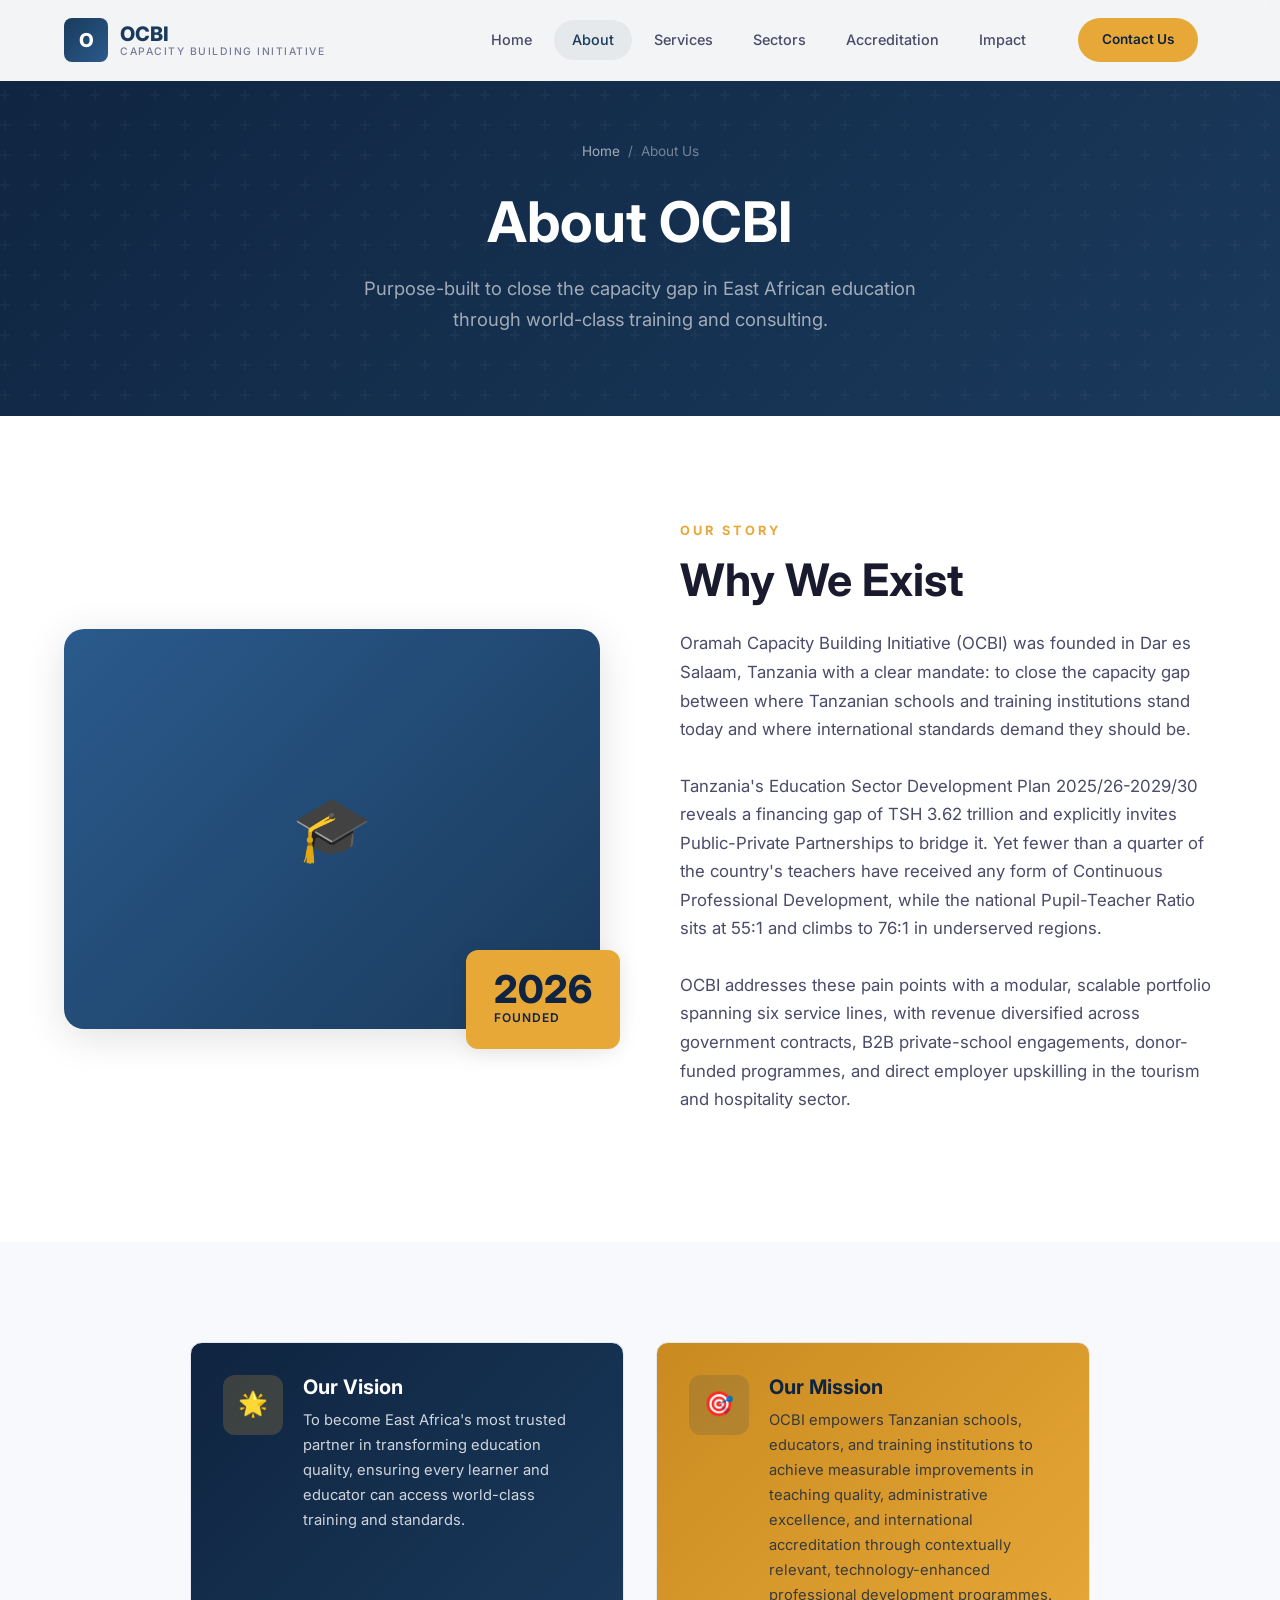
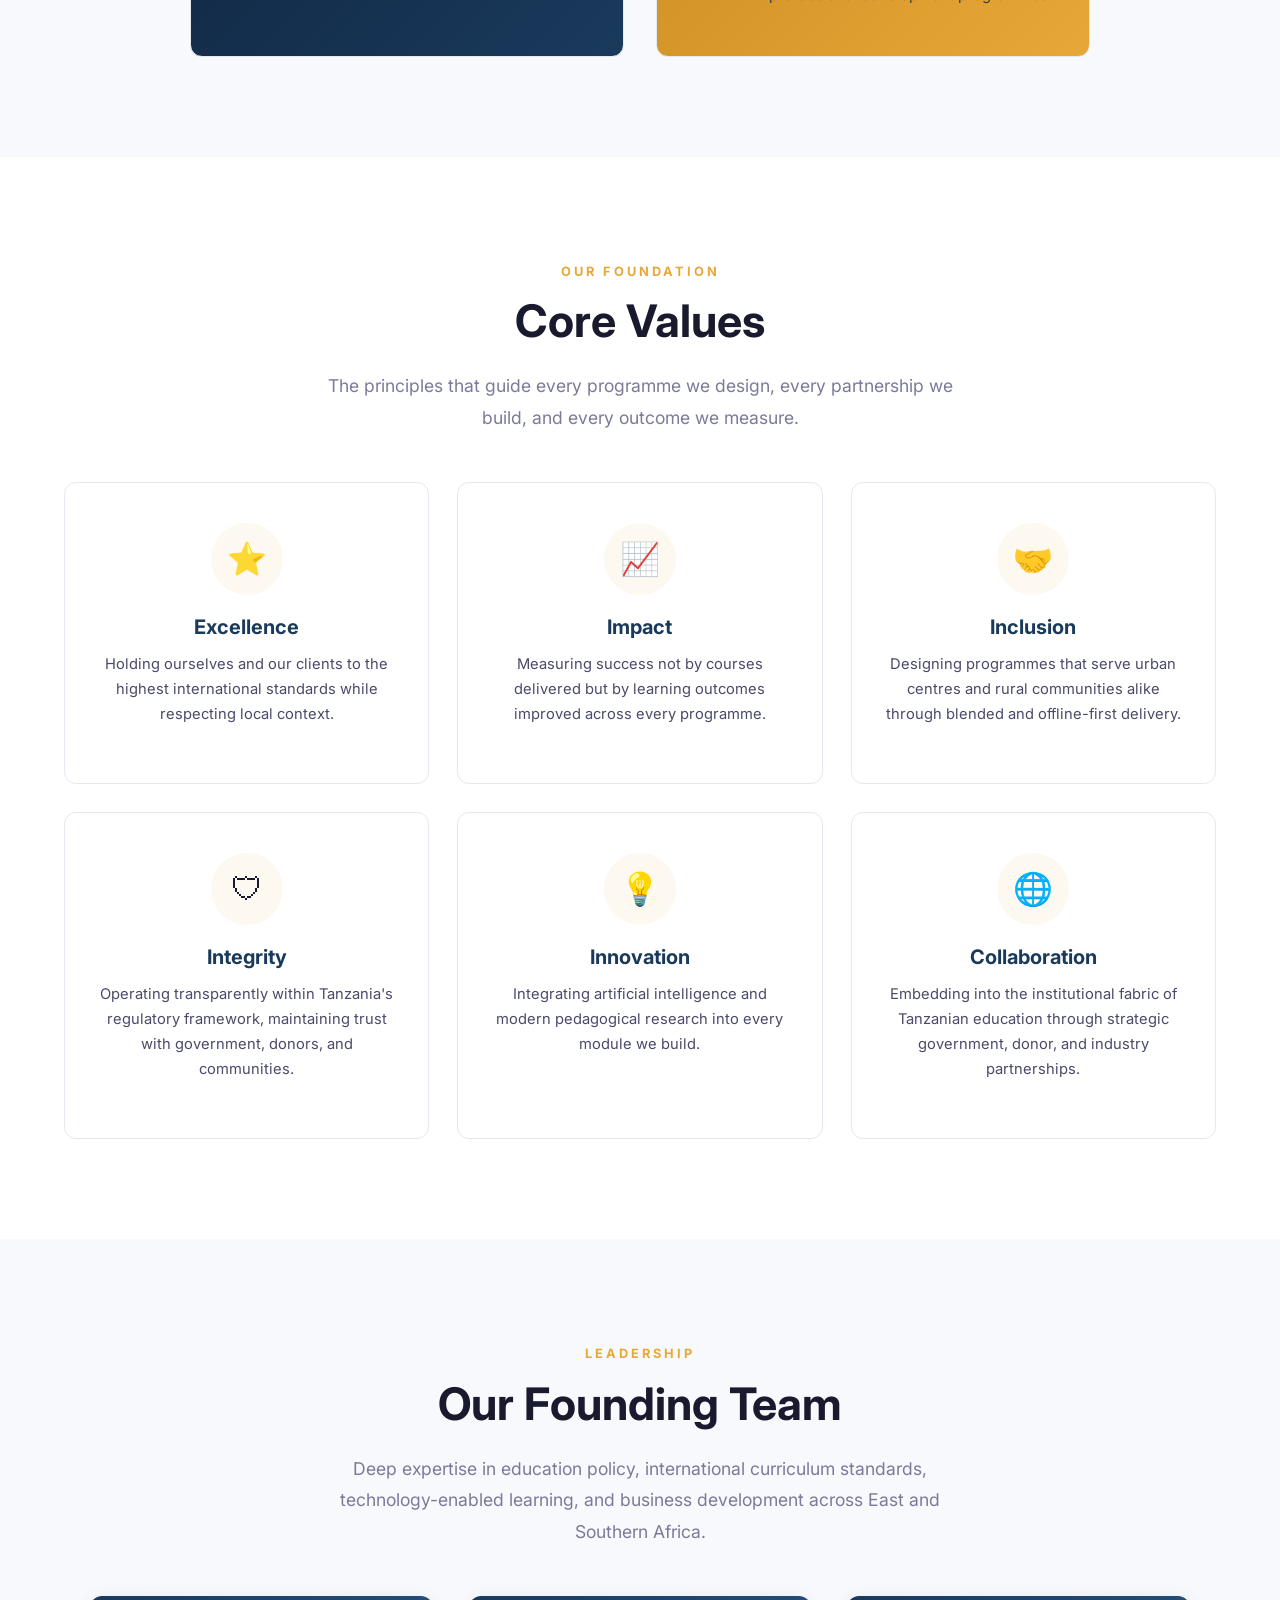
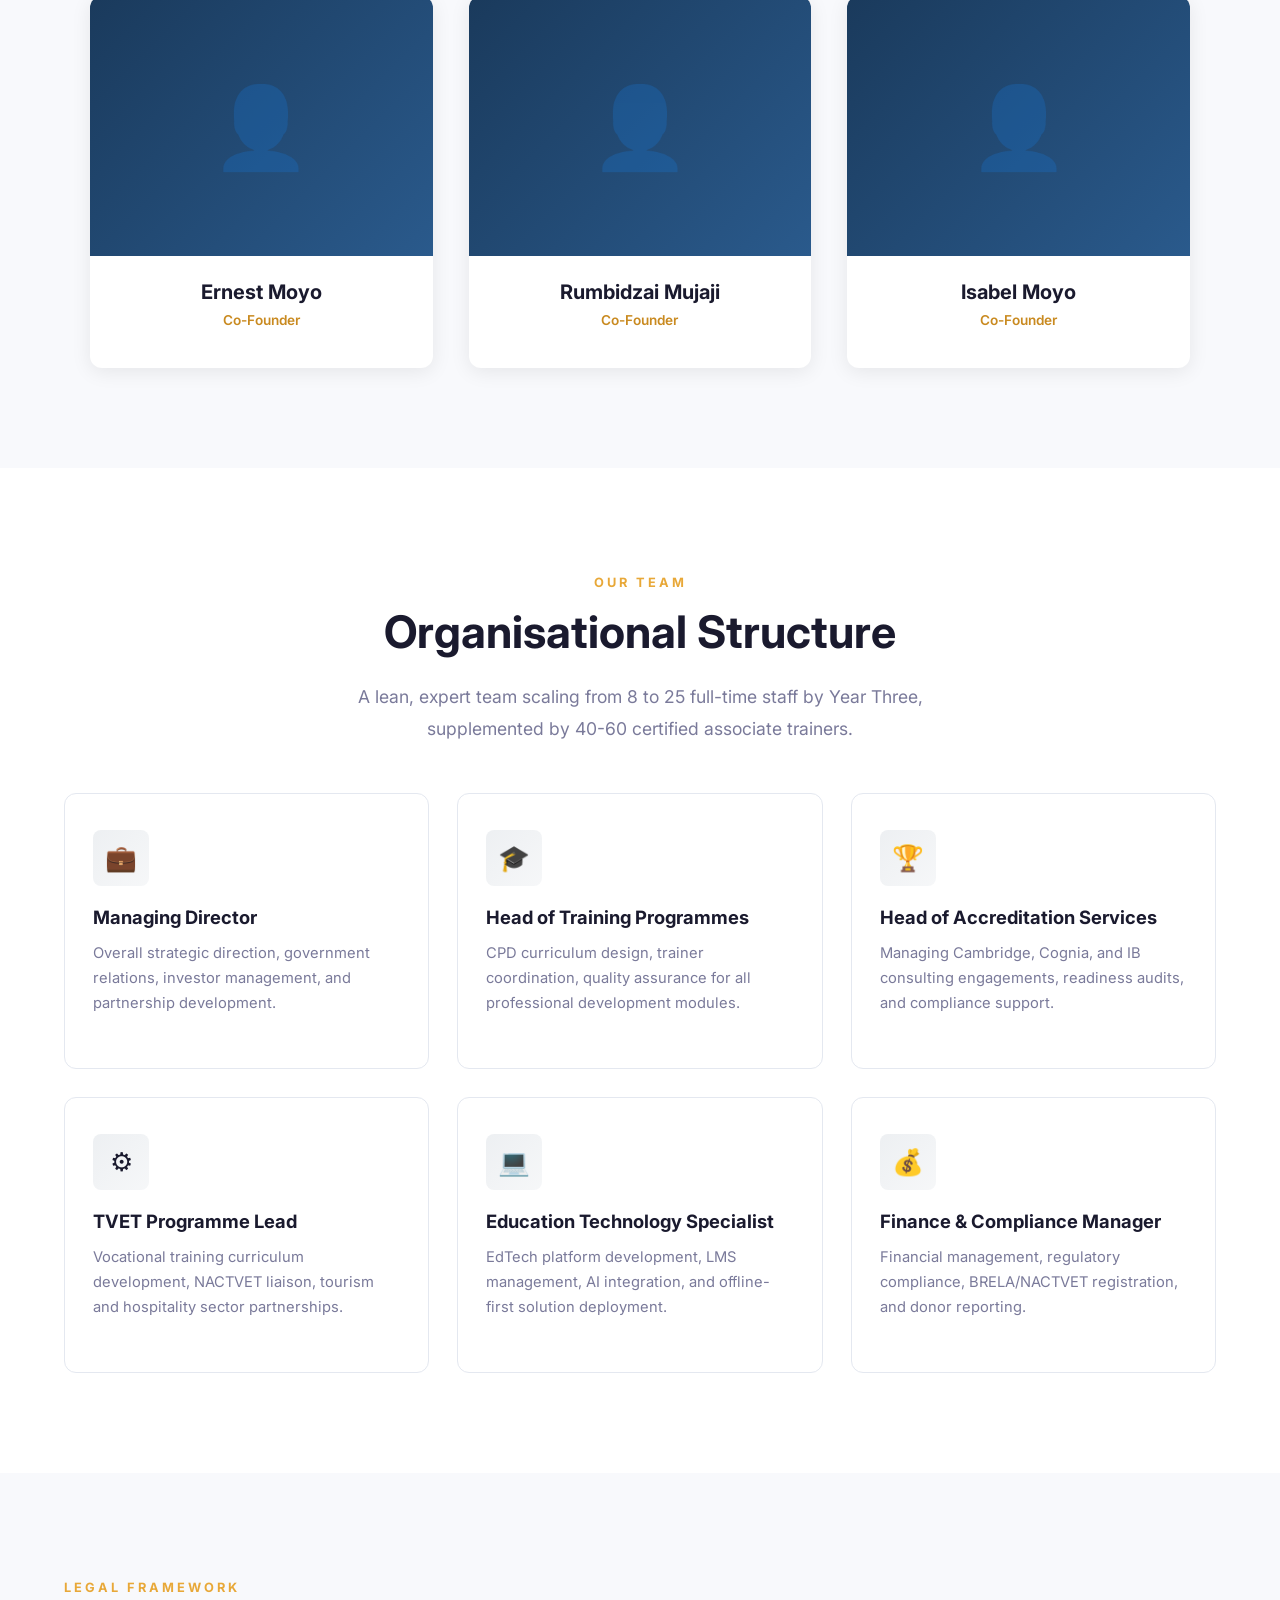
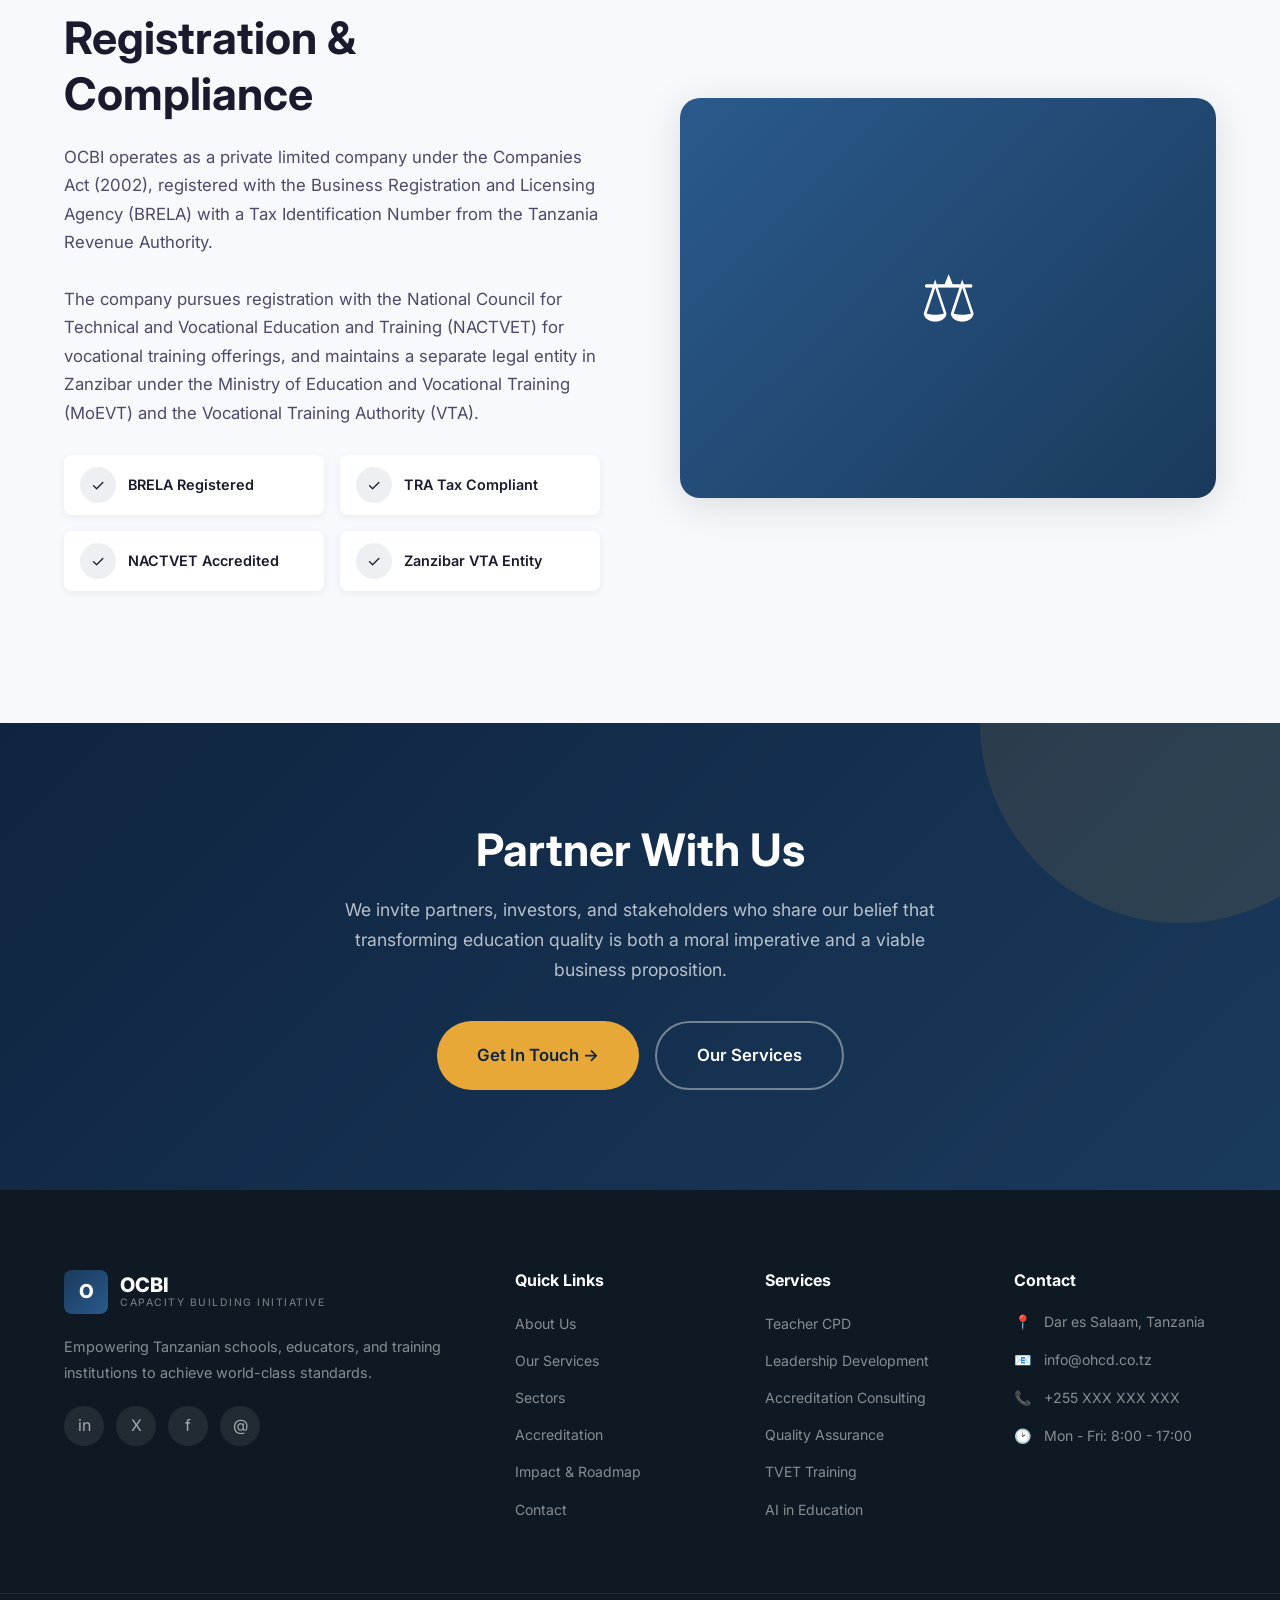
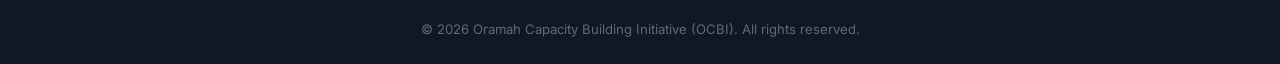
==== docs/about.html @ 350d7f21 "Rename to Oramah Capacity Building Initiative (OCBI) Rebrand from OHCD to OCBI across all pages. Mov" ====
<!DOCTYPE html>
<html lang="en">
<head>
  <meta charset="UTF-8">
  <meta name="viewport" content="width=device-width, initial-scale=1.0">
  <title>About Us | OCBI - Oramah Capacity Building Initiative</title>
  <meta name="description" content="Learn about Oramah Capacity Building Initiative, our vision, mission, core values, and founding team dedicated to transforming education in Tanzania.">
  <link rel="preconnect" href="https://fonts.googleapis.com">
  <link href="https://fonts.googleapis.com/css2?family=Inter:wght@400;500;600;700;800&display=swap" rel="stylesheet">
  <link rel="stylesheet" href="css/styles.css">
</head>
<body>

  <!-- ========== HEADER ========== -->
  <header class="header" id="header">
    <div class="container">
      <a href="index.html" class="logo">
        <div class="logo-icon">O</div>
        <div class="logo-text">
          OCBI
          <span>Capacity Building Initiative</span>
        </div>
      </a>
      <nav class="nav-links" id="navLinks">
        <a href="index.html">Home</a>
        <a href="about.html" class="active">About</a>
        <a href="services.html">Services</a>
        <a href="sectors.html">Sectors</a>
        <a href="accreditation.html">Accreditation</a>
        <a href="impact.html">Impact</a>
        <a href="contact.html" class="nav-cta">
          <span class="btn btn-primary btn-sm">Contact Us</span>
        </a>
      </nav>
      <button class="mobile-toggle" id="mobileToggle" aria-label="Toggle menu">
        <span></span><span></span><span></span>
      </button>
    </div>
  </header>

  <!-- ========== PAGE HEADER ========== -->
  <section class="page-header">
    <div class="container">
      <div class="breadcrumb">
        <a href="index.html">Home</a>
        <span>/</span>
        <span>About Us</span>
      </div>
      <h1>About OCBI</h1>
      <p>Purpose-built to close the capacity gap in East African education through world-class training and consulting.</p>
    </div>
  </section>

  <!-- ========== OUR STORY ========== -->
  <section class="section">
    <div class="container">
      <div class="about-grid">
        <div class="about-image fade-up">
          <div class="about-image-main">&#127891;</div>
          <div class="about-image-badge">
            <div class="big-num">2026</div>
            <div class="badge-text">Founded</div>
          </div>
        </div>
        <div class="about-text fade-up">
          <span class="section-label">Our Story</span>
          <h2 class="section-title">Why We Exist</h2>
          <p>
            Oramah Capacity Building Initiative (OCBI) was founded in Dar es Salaam, Tanzania with a clear mandate:
            to close the capacity gap between where Tanzanian schools and training institutions stand today and
            where international standards demand they should be.
          </p>
          <p>
            Tanzania's Education Sector Development Plan 2025/26-2029/30 reveals a financing gap of TSH 3.62
            trillion and explicitly invites Public-Private Partnerships to bridge it. Yet fewer than a quarter
            of the country's teachers have received any form of Continuous Professional Development, while the
            national Pupil-Teacher Ratio sits at 55:1 and climbs to 76:1 in underserved regions.
          </p>
          <p>
            OCBI addresses these pain points with a modular, scalable portfolio spanning six service lines,
            with revenue diversified across government contracts, B2B private-school engagements, donor-funded
            programmes, and direct employer upskilling in the tourism and hospitality sector.
          </p>
        </div>
      </div>
    </div>
  </section>

  <!-- ========== VISION & MISSION ========== -->
  <section class="section" style="background: var(--bg-light);">
    <div class="container">
      <div class="why-grid" style="max-width: 900px; margin: 0 auto;">
        <div class="why-card fade-up" style="background: linear-gradient(135deg, var(--primary-dark), var(--primary)); color: white;">
          <div class="why-icon" style="background: rgba(232, 168, 56, 0.2);">&#127775;</div>
          <div>
            <h4 style="color: white;">Our Vision</h4>
            <p style="color: rgba(255,255,255,0.8);">
              To become East Africa's most trusted partner in transforming education quality,
              ensuring every learner and educator can access world-class training and standards.
            </p>
          </div>
        </div>
        <div class="why-card fade-up" style="background: linear-gradient(135deg, var(--accent-dark), var(--accent));">
          <div class="why-icon" style="background: rgba(26, 58, 92, 0.15);">&#127919;</div>
          <div>
            <h4 style="color: var(--primary-dark);">Our Mission</h4>
            <p style="color: var(--primary-dark); opacity: 0.8;">
              OCBI empowers Tanzanian schools, educators, and training institutions to achieve measurable
              improvements in teaching quality, administrative excellence, and international accreditation
              through contextually relevant, technology-enhanced professional development programmes.
            </p>
          </div>
        </div>
      </div>
    </div>
  </section>

  <!-- ========== CORE VALUES ========== -->
  <section class="section">
    <div class="container">
      <div class="text-center fade-up">
        <span class="section-label">Our Foundation</span>
        <h2 class="section-title">Core Values</h2>
        <p class="section-subtitle">The principles that guide every programme we design, every partnership we build, and every outcome we measure.</p>
      </div>
      <div class="values-grid">
        <div class="value-card fade-up">
          <div class="value-icon">&#11088;</div>
          <h4>Excellence</h4>
          <p>Holding ourselves and our clients to the highest international standards while respecting local context.</p>
        </div>
        <div class="value-card fade-up">
          <div class="value-icon">&#128200;</div>
          <h4>Impact</h4>
          <p>Measuring success not by courses delivered but by learning outcomes improved across every programme.</p>
        </div>
        <div class="value-card fade-up">
          <div class="value-icon">&#129309;</div>
          <h4>Inclusion</h4>
          <p>Designing programmes that serve urban centres and rural communities alike through blended and offline-first delivery.</p>
        </div>
        <div class="value-card fade-up">
          <div class="value-icon">&#128737;</div>
          <h4>Integrity</h4>
          <p>Operating transparently within Tanzania's regulatory framework, maintaining trust with government, donors, and communities.</p>
        </div>
        <div class="value-card fade-up">
          <div class="value-icon">&#128161;</div>
          <h4>Innovation</h4>
          <p>Integrating artificial intelligence and modern pedagogical research into every module we build.</p>
        </div>
        <div class="value-card fade-up">
          <div class="value-icon">&#127760;</div>
          <h4>Collaboration</h4>
          <p>Embedding into the institutional fabric of Tanzanian education through strategic government, donor, and industry partnerships.</p>
        </div>
      </div>
    </div>
  </section>

  <!-- ========== FOUNDING TEAM ========== -->
  <section class="section" style="background: var(--bg-light);">
    <div class="container">
      <div class="text-center fade-up">
        <span class="section-label">Leadership</span>
        <h2 class="section-title">Our Founding Team</h2>
        <p class="section-subtitle">
          Deep expertise in education policy, international curriculum standards, technology-enabled
          learning, and business development across East and Southern Africa.
        </p>
      </div>
      <div class="team-grid">
        <div class="team-card fade-up">
          <div class="team-photo">&#128100;</div>
          <div class="team-info">
            <h4>Ernest Moyo</h4>
            <div class="role">Co-Founder</div>
          </div>
        </div>
        <div class="team-card fade-up">
          <div class="team-photo">&#128100;</div>
          <div class="team-info">
            <h4>Rumbidzai Mujaji</h4>
            <div class="role">Co-Founder</div>
          </div>
        </div>
        <div class="team-card fade-up">
          <div class="team-photo">&#128100;</div>
          <div class="team-info">
            <h4>Isabel Moyo</h4>
            <div class="role">Co-Founder</div>
          </div>
        </div>
      </div>
    </div>
  </section>

  <!-- ========== TEAM STRUCTURE ========== -->
  <section class="section">
    <div class="container">
      <div class="text-center fade-up">
        <span class="section-label">Our Team</span>
        <h2 class="section-title">Organisational Structure</h2>
        <p class="section-subtitle">A lean, expert team scaling from 8 to 25 full-time staff by Year Three, supplemented by 40-60 certified associate trainers.</p>
      </div>
      <div class="services-grid" style="margin-top: 48px;">
        <div class="service-card fade-up">
          <div class="service-icon">&#128188;</div>
          <h3>Managing Director</h3>
          <p>Overall strategic direction, government relations, investor management, and partnership development.</p>
        </div>
        <div class="service-card fade-up">
          <div class="service-icon">&#127891;</div>
          <h3>Head of Training Programmes</h3>
          <p>CPD curriculum design, trainer coordination, quality assurance for all professional development modules.</p>
        </div>
        <div class="service-card fade-up">
          <div class="service-icon">&#127942;</div>
          <h3>Head of Accreditation Services</h3>
          <p>Managing Cambridge, Cognia, and IB consulting engagements, readiness audits, and compliance support.</p>
        </div>
        <div class="service-card fade-up">
          <div class="service-icon">&#9881;</div>
          <h3>TVET Programme Lead</h3>
          <p>Vocational training curriculum development, NACTVET liaison, tourism and hospitality sector partnerships.</p>
        </div>
        <div class="service-card fade-up">
          <div class="service-icon">&#128187;</div>
          <h3>Education Technology Specialist</h3>
          <p>EdTech platform development, LMS management, AI integration, and offline-first solution deployment.</p>
        </div>
        <div class="service-card fade-up">
          <div class="service-icon">&#128176;</div>
          <h3>Finance & Compliance Manager</h3>
          <p>Financial management, regulatory compliance, BRELA/NACTVET registration, and donor reporting.</p>
        </div>
      </div>
    </div>
  </section>

  <!-- ========== LEGAL STRUCTURE ========== -->
  <section class="section" style="background: var(--bg-light);">
    <div class="container">
      <div class="about-grid">
        <div class="about-text fade-up">
          <span class="section-label">Legal Framework</span>
          <h2 class="section-title">Registration & Compliance</h2>
          <p>
            OCBI operates as a private limited company under the Companies Act (2002), registered with
            the Business Registration and Licensing Agency (BRELA) with a Tax Identification Number from
            the Tanzania Revenue Authority.
          </p>
          <p>
            The company pursues registration with the National Council for Technical and Vocational Education
            and Training (NACTVET) for vocational training offerings, and maintains a separate legal entity
            in Zanzibar under the Ministry of Education and Vocational Training (MoEVT) and the Vocational
            Training Authority (VTA).
          </p>
          <div class="about-features">
            <div class="about-feature">
              <div class="about-feature-icon">&#10003;</div>
              <span>BRELA Registered</span>
            </div>
            <div class="about-feature">
              <div class="about-feature-icon">&#10003;</div>
              <span>TRA Tax Compliant</span>
            </div>
            <div class="about-feature">
              <div class="about-feature-icon">&#10003;</div>
              <span>NACTVET Accredited</span>
            </div>
            <div class="about-feature">
              <div class="about-feature-icon">&#10003;</div>
              <span>Zanzibar VTA Entity</span>
            </div>
          </div>
        </div>
        <div class="about-image fade-up">
          <div class="about-image-main">&#9878;</div>
        </div>
      </div>
    </div>
  </section>

  <!-- ========== CTA ========== -->
  <section class="section cta-section">
    <div class="container" style="position: relative; z-index: 2;">
      <div class="fade-up">
        <h2>Partner With Us</h2>
        <p>
          We invite partners, investors, and stakeholders who share our belief that transforming
          education quality is both a moral imperative and a viable business proposition.
        </p>
        <div class="cta-buttons">
          <a href="contact.html" class="btn btn-primary btn-lg">Get In Touch &rarr;</a>
          <a href="services.html" class="btn btn-secondary btn-lg">Our Services</a>
        </div>
      </div>
    </div>
  </section>

  <!-- ========== FOOTER ========== -->
  <footer class="footer">
    <div class="container">
      <div class="footer-grid">
        <div class="footer-about">
          <a href="index.html" class="logo" style="margin-bottom: 20px;">
            <div class="logo-icon">O</div>
            <div class="logo-text" style="color: white;">OCBI<span style="color: rgba(255,255,255,0.4);">Capacity Building Initiative</span></div>
          </a>
          <p>Empowering Tanzanian schools, educators, and training institutions to achieve world-class standards.</p>
          <div class="footer-social">
            <a href="#" aria-label="LinkedIn">in</a>
            <a href="#" aria-label="Twitter">X</a>
            <a href="#" aria-label="Facebook">f</a>
            <a href="#" aria-label="Email">@</a>
          </div>
        </div>
        <div>
          <h4>Quick Links</h4>
          <ul>
            <li><a href="about.html">About Us</a></li>
            <li><a href="services.html">Our Services</a></li>
            <li><a href="sectors.html">Sectors</a></li>
            <li><a href="accreditation.html">Accreditation</a></li>
            <li><a href="impact.html">Impact & Roadmap</a></li>
            <li><a href="contact.html">Contact</a></li>
          </ul>
        </div>
        <div>
          <h4>Services</h4>
          <ul>
            <li><a href="services.html">Teacher CPD</a></li>
            <li><a href="services.html">Leadership Development</a></li>
            <li><a href="services.html">Accreditation Consulting</a></li>
            <li><a href="services.html">Quality Assurance</a></li>
            <li><a href="services.html">TVET Training</a></li>
            <li><a href="services.html">AI in Education</a></li>
          </ul>
        </div>
        <div>
          <h4>Contact</h4>
          <div class="footer-contact-item"><span class="icon">&#128205;</span><span>Dar es Salaam, Tanzania</span></div>
          <div class="footer-contact-item"><span class="icon">&#128231;</span><span>info@ohcd.co.tz</span></div>
          <div class="footer-contact-item"><span class="icon">&#128222;</span><span>+255 XXX XXX XXX</span></div>
          <div class="footer-contact-item"><span class="icon">&#128337;</span><span>Mon - Fri: 8:00 - 17:00</span></div>
        </div>
      </div>
    </div>
    <div class="footer-bottom">
      <div class="container">&copy; 2026 Oramah Capacity Building Initiative (OCBI). All rights reserved.</div>
    </div>
  </footer>

  <script src="js/main.js"></script>
</body>
</html>
---- docs/css/styles.css ----
/* ============================================
   ORAMAH HUMAN CAPITAL DEVELOPMENT (OCBI)
   Professional Website Styles
   ============================================ */

/* ---------- CSS Variables ---------- */
:root {
  --primary: #1a3a5c;
  --primary-dark: #0f2440;
  --primary-light: #2a5a8c;
  --accent: #e8a838;
  --accent-dark: #c98a20;
  --accent-light: #f5c462;
  --success: #2ecc71;
  --text-dark: #1a1a2e;
  --text-medium: #4a4a6a;
  --text-light: #7a7a9a;
  --bg-white: #ffffff;
  --bg-light: #f8f9fc;
  --bg-cream: #fdf8f0;
  --bg-dark: #0f1923;
  --border-light: #e4e8f0;
  --shadow-sm: 0 2px 8px rgba(0, 0, 0, 0.06);
  --shadow-md: 0 4px 20px rgba(0, 0, 0, 0.08);
  --shadow-lg: 0 8px 40px rgba(0, 0, 0, 0.12);
  --shadow-xl: 0 16px 60px rgba(0, 0, 0, 0.16);
  --radius-sm: 8px;
  --radius-md: 12px;
  --radius-lg: 20px;
  --radius-xl: 28px;
  --transition: all 0.3s cubic-bezier(0.4, 0, 0.2, 1);
  --font-heading: 'Inter', 'Segoe UI', sans-serif;
  --font-body: 'Inter', 'Segoe UI', sans-serif;
}

/* ---------- Reset & Base ---------- */
*,
*::before,
*::after {
  margin: 0;
  padding: 0;
  box-sizing: border-box;
}

html {
  scroll-behavior: smooth;
  font-size: 16px;
}

body {
  font-family: var(--font-body);
  color: var(--text-dark);
  line-height: 1.7;
  background: var(--bg-white);
  overflow-x: hidden;
}

a {
  text-decoration: none;
  color: inherit;
  transition: var(--transition);
}

ul {
  list-style: none;
}

img {
  max-width: 100%;
  height: auto;
  display: block;
}

.container {
  max-width: 1200px;
  margin: 0 auto;
  padding: 0 24px;
}

.container-wide {
  max-width: 1400px;
  margin: 0 auto;
  padding: 0 24px;
}

/* ---------- Typography ---------- */
h1, h2, h3, h4, h5, h6 {
  font-family: var(--font-heading);
  font-weight: 700;
  line-height: 1.25;
  color: var(--text-dark);
}

h1 { font-size: clamp(2.2rem, 5vw, 3.5rem); }
h2 { font-size: clamp(1.8rem, 4vw, 2.8rem); }
h3 { font-size: clamp(1.3rem, 3vw, 1.8rem); }
h4 { font-size: 1.25rem; }
h5 { font-size: 1.1rem; }

p {
  color: var(--text-medium);
  margin-bottom: 1rem;
}

.section-label {
  display: inline-block;
  font-size: 0.8rem;
  font-weight: 700;
  letter-spacing: 3px;
  text-transform: uppercase;
  color: var(--accent);
  margin-bottom: 12px;
}

.section-title {
  margin-bottom: 20px;
}

.section-subtitle {
  font-size: 1.1rem;
  color: var(--text-light);
  max-width: 640px;
  line-height: 1.8;
}

.text-center { text-align: center; }
.text-center .section-subtitle { margin: 0 auto; }

/* ---------- Buttons ---------- */
.btn {
  display: inline-flex;
  align-items: center;
  gap: 8px;
  padding: 14px 32px;
  border-radius: 50px;
  font-family: var(--font-body);
  font-size: 0.95rem;
  font-weight: 600;
  border: none;
  cursor: pointer;
  transition: var(--transition);
  white-space: nowrap;
}

.btn-primary {
  background: var(--accent);
  color: var(--primary-dark);
}

.btn-primary:hover {
  background: var(--accent-dark);
  transform: translateY(-2px);
  box-shadow: 0 8px 25px rgba(232, 168, 56, 0.35);
}

.btn-secondary {
  background: transparent;
  color: var(--bg-white);
  border: 2px solid rgba(255, 255, 255, 0.4);
}

.btn-secondary:hover {
  background: rgba(255, 255, 255, 0.1);
  border-color: rgba(255, 255, 255, 0.8);
}

.btn-outline {
  background: transparent;
  color: var(--primary);
  border: 2px solid var(--primary);
}

.btn-outline:hover {
  background: var(--primary);
  color: var(--bg-white);
  transform: translateY(-2px);
}

.btn-dark {
  background: var(--primary);
  color: var(--bg-white);
}

.btn-dark:hover {
  background: var(--primary-dark);
  transform: translateY(-2px);
  box-shadow: 0 8px 25px rgba(26, 58, 92, 0.35);
}

.btn-lg {
  padding: 18px 40px;
  font-size: 1.05rem;
}

.btn-sm {
  padding: 10px 24px;
  font-size: 0.85rem;
}

.btn-icon {
  font-size: 1.1rem;
}

/* ---------- Header / Navigation ---------- */
.header {
  position: fixed;
  top: 0;
  left: 0;
  right: 0;
  z-index: 1000;
  background: rgba(255, 255, 255, 0.95);
  backdrop-filter: blur(20px);
  border-bottom: 1px solid transparent;
  transition: var(--transition);
}

.header.scrolled {
  border-bottom-color: var(--border-light);
  box-shadow: var(--shadow-sm);
}

.header .container {
  display: flex;
  align-items: center;
  justify-content: space-between;
  height: 80px;
}

.logo {
  display: flex;
  align-items: center;
  gap: 12px;
}

.logo-icon {
  width: 44px;
  height: 44px;
  background: linear-gradient(135deg, var(--primary), var(--primary-light));
  border-radius: var(--radius-sm);
  display: flex;
  align-items: center;
  justify-content: center;
  color: var(--bg-white);
  font-weight: 800;
  font-size: 1.2rem;
}

.logo-text {
  font-size: 1.25rem;
  font-weight: 800;
  color: var(--primary);
  line-height: 1.2;
}

.logo-text span {
  display: block;
  font-size: 0.65rem;
  font-weight: 500;
  color: var(--text-light);
  letter-spacing: 1.5px;
  text-transform: uppercase;
}

.nav-links {
  display: flex;
  align-items: center;
  gap: 4px;
}

.nav-links a {
  padding: 8px 18px;
  font-size: 0.9rem;
  font-weight: 500;
  color: var(--text-medium);
  border-radius: 50px;
  transition: var(--transition);
}

.nav-links a:hover,
.nav-links a.active {
  color: var(--primary);
  background: rgba(26, 58, 92, 0.06);
}

.nav-cta {
  margin-left: 12px;
}

.mobile-toggle {
  display: none;
  background: none;
  border: none;
  cursor: pointer;
  padding: 8px;
}

.mobile-toggle span {
  display: block;
  width: 24px;
  height: 2px;
  background: var(--text-dark);
  margin: 6px 0;
  transition: var(--transition);
  border-radius: 2px;
}

/* ---------- Hero Section ---------- */
.hero {
  position: relative;
  min-height: 100vh;
  display: flex;
  align-items: center;
  background: linear-gradient(135deg, var(--primary-dark) 0%, var(--primary) 50%, var(--primary-light) 100%);
  overflow: hidden;
  padding-top: 80px;
}

.hero::before {
  content: '';
  position: absolute;
  top: 0;
  left: 0;
  right: 0;
  bottom: 0;
  background: url("data:image/svg+xml,%3Csvg width='60' height='60' viewBox='0 0 60 60' xmlns='http://www.w3.org/2000/svg'%3E%3Cg fill='none' fill-rule='evenodd'%3E%3Cg fill='%23ffffff' fill-opacity='0.03'%3E%3Cpath d='M36 34v-4h-2v4h-4v2h4v4h2v-4h4v-2h-4zm0-30V0h-2v4h-4v2h4v4h2V6h4V4h-4zM6 34v-4H4v4H0v2h4v4h2v-4h4v-2H6zM6 4V0H4v4H0v2h4v4h2V6h4V4H6z'/%3E%3C/g%3E%3C/g%3E%3C/svg%3E");
}

.hero-bg-shapes {
  position: absolute;
  top: 0;
  left: 0;
  right: 0;
  bottom: 0;
  pointer-events: none;
}

.hero-bg-shapes .shape {
  position: absolute;
  border-radius: 50%;
  opacity: 0.08;
  background: var(--accent);
}

.hero-bg-shapes .shape-1 {
  width: 500px;
  height: 500px;
  top: -150px;
  right: -100px;
}

.hero-bg-shapes .shape-2 {
  width: 300px;
  height: 300px;
  bottom: -50px;
  left: -80px;
}

.hero-bg-shapes .shape-3 {
  width: 200px;
  height: 200px;
  top: 40%;
  right: 20%;
}

.hero .container {
  position: relative;
  z-index: 2;
}

.hero-grid {
  display: grid;
  grid-template-columns: 1fr 1fr;
  gap: 60px;
  align-items: center;
}

.hero-content h1 {
  color: var(--bg-white);
  margin-bottom: 24px;
  line-height: 1.15;
}

.hero-content h1 .highlight {
  color: var(--accent);
  display: inline;
}

.hero-content p {
  font-size: 1.15rem;
  color: rgba(255, 255, 255, 0.75);
  margin-bottom: 36px;
  max-width: 520px;
  line-height: 1.8;
}

.hero-buttons {
  display: flex;
  gap: 16px;
  flex-wrap: wrap;
  margin-bottom: 48px;
}

.hero-stats {
  display: flex;
  gap: 40px;
}

.hero-stat {
  text-align: left;
}

.hero-stat .number {
  font-size: 2rem;
  font-weight: 800;
  color: var(--accent);
  line-height: 1;
  margin-bottom: 4px;
}

.hero-stat .label {
  font-size: 0.8rem;
  color: rgba(255, 255, 255, 0.6);
  text-transform: uppercase;
  letter-spacing: 1px;
}

.hero-visual {
  position: relative;
}

.hero-card {
  background: rgba(255, 255, 255, 0.1);
  backdrop-filter: blur(20px);
  border: 1px solid rgba(255, 255, 255, 0.15);
  border-radius: var(--radius-lg);
  padding: 40px;
  color: var(--bg-white);
}

.hero-card h3 {
  color: var(--bg-white);
  margin-bottom: 24px;
  font-size: 1.4rem;
}

.hero-card-item {
  display: flex;
  align-items: flex-start;
  gap: 16px;
  margin-bottom: 20px;
  padding: 16px;
  border-radius: var(--radius-md);
  background: rgba(255, 255, 255, 0.06);
  transition: var(--transition);
}

.hero-card-item:hover {
  background: rgba(255, 255, 255, 0.12);
}

.hero-card-item:last-child {
  margin-bottom: 0;
}

.hero-card-icon {
  width: 44px;
  height: 44px;
  border-radius: var(--radius-sm);
  background: rgba(232, 168, 56, 0.2);
  display: flex;
  align-items: center;
  justify-content: center;
  flex-shrink: 0;
  font-size: 1.3rem;
}

.hero-card-item h4 {
  color: var(--bg-white);
  font-size: 1rem;
  margin-bottom: 4px;
}

.hero-card-item p {
  font-size: 0.85rem;
  color: rgba(255, 255, 255, 0.6);
  margin: 0;
}

/* ---------- Section Spacing ---------- */
.section {
  padding: 100px 0;
}

.section-sm {
  padding: 60px 0;
}

.section-lg {
  padding: 120px 0;
}

/* ---------- About Preview ---------- */
.about-preview {
  background: var(--bg-light);
}

.about-grid {
  display: grid;
  grid-template-columns: 1fr 1fr;
  gap: 80px;
  align-items: center;
}

.about-image {
  position: relative;
}

.about-image-main {
  width: 100%;
  border-radius: var(--radius-lg);
  background: linear-gradient(135deg, var(--primary-light), var(--primary));
  height: 400px;
  display: flex;
  align-items: center;
  justify-content: center;
  color: white;
  font-size: 4rem;
  box-shadow: var(--shadow-lg);
}

.about-image-badge {
  position: absolute;
  bottom: -20px;
  right: -20px;
  background: var(--accent);
  color: var(--primary-dark);
  padding: 20px 28px;
  border-radius: var(--radius-md);
  box-shadow: var(--shadow-md);
}

.about-image-badge .big-num {
  font-size: 2.4rem;
  font-weight: 800;
  line-height: 1;
}

.about-image-badge .badge-text {
  font-size: 0.75rem;
  font-weight: 600;
  text-transform: uppercase;
  letter-spacing: 1px;
}

.about-text h2 {
  margin-bottom: 20px;
}

.about-text > p {
  font-size: 1.05rem;
  margin-bottom: 28px;
}

.about-features {
  display: grid;
  grid-template-columns: 1fr 1fr;
  gap: 16px;
  margin-bottom: 32px;
}

.about-feature {
  display: flex;
  align-items: center;
  gap: 12px;
  padding: 12px 16px;
  background: var(--bg-white);
  border-radius: var(--radius-sm);
  box-shadow: var(--shadow-sm);
}

.about-feature-icon {
  width: 36px;
  height: 36px;
  border-radius: 50%;
  background: rgba(26, 58, 92, 0.08);
  display: flex;
  align-items: center;
  justify-content: center;
  flex-shrink: 0;
  font-size: 1rem;
}

.about-feature span {
  font-size: 0.9rem;
  font-weight: 600;
  color: var(--text-dark);
}

/* ---------- Services Section ---------- */
.services-grid {
  display: grid;
  grid-template-columns: repeat(3, 1fr);
  gap: 28px;
  margin-top: 48px;
}

.service-card {
  background: var(--bg-white);
  border: 1px solid var(--border-light);
  border-radius: var(--radius-md);
  padding: 36px 28px;
  transition: var(--transition);
  position: relative;
  overflow: hidden;
}

.service-card::before {
  content: '';
  position: absolute;
  top: 0;
  left: 0;
  right: 0;
  height: 4px;
  background: var(--accent);
  transform: scaleX(0);
  transform-origin: left;
  transition: var(--transition);
}

.service-card:hover {
  transform: translateY(-6px);
  box-shadow: var(--shadow-lg);
  border-color: transparent;
}

.service-card:hover::before {
  transform: scaleX(1);
}

.service-icon {
  width: 56px;
  height: 56px;
  border-radius: var(--radius-sm);
  background: linear-gradient(135deg, rgba(26, 58, 92, 0.08), rgba(26, 58, 92, 0.04));
  display: flex;
  align-items: center;
  justify-content: center;
  font-size: 1.6rem;
  margin-bottom: 20px;
}

.service-card h3 {
  font-size: 1.15rem;
  margin-bottom: 12px;
}

.service-card p {
  font-size: 0.92rem;
  color: var(--text-light);
  line-height: 1.7;
}

.service-card .learn-more {
  display: inline-flex;
  align-items: center;
  gap: 6px;
  margin-top: 16px;
  font-size: 0.9rem;
  font-weight: 600;
  color: var(--primary);
}

.service-card .learn-more:hover {
  gap: 10px;
  color: var(--accent-dark);
}

/* ---------- Stats Bar ---------- */
.stats-bar {
  background: var(--primary);
  color: var(--bg-white);
  padding: 60px 0;
}

.stats-grid {
  display: grid;
  grid-template-columns: repeat(4, 1fr);
  gap: 40px;
}

.stat-item {
  text-align: center;
}

.stat-number {
  font-size: 2.8rem;
  font-weight: 800;
  color: var(--accent);
  line-height: 1;
  margin-bottom: 8px;
}

.stat-label {
  font-size: 0.85rem;
  color: rgba(255, 255, 255, 0.7);
  text-transform: uppercase;
  letter-spacing: 1.5px;
}

/* ---------- Why Choose Us ---------- */
.why-grid {
  display: grid;
  grid-template-columns: repeat(2, 1fr);
  gap: 32px;
  margin-top: 48px;
}

.why-card {
  display: flex;
  gap: 20px;
  padding: 32px;
  background: var(--bg-white);
  border-radius: var(--radius-md);
  border: 1px solid var(--border-light);
  transition: var(--transition);
}

.why-card:hover {
  box-shadow: var(--shadow-md);
  border-color: transparent;
}

.why-icon {
  width: 60px;
  height: 60px;
  border-radius: var(--radius-md);
  background: var(--bg-cream);
  display: flex;
  align-items: center;
  justify-content: center;
  flex-shrink: 0;
  font-size: 1.5rem;
}

.why-card h4 {
  margin-bottom: 8px;
}

.why-card p {
  font-size: 0.92rem;
}

/* ---------- Partners Section ---------- */
.partners {
  background: var(--bg-light);
}

.partners-grid {
  display: grid;
  grid-template-columns: repeat(5, 1fr);
  gap: 28px;
  margin-top: 48px;
}

.partner-card {
  background: var(--bg-white);
  border: 1px solid var(--border-light);
  border-radius: var(--radius-md);
  padding: 28px 20px;
  text-align: center;
  transition: var(--transition);
}

.partner-card:hover {
  box-shadow: var(--shadow-md);
  transform: translateY(-4px);
}

.partner-icon {
  width: 48px;
  height: 48px;
  border-radius: 50%;
  margin: 0 auto 12px;
  background: rgba(26, 58, 92, 0.06);
  display: flex;
  align-items: center;
  justify-content: center;
  font-size: 1.3rem;
}

.partner-card h5 {
  font-size: 0.85rem;
  color: var(--text-dark);
  margin-bottom: 4px;
}

.partner-card p {
  font-size: 0.75rem;
  color: var(--text-light);
  margin: 0;
}

/* ---------- CTA Section ---------- */
.cta-section {
  background: linear-gradient(135deg, var(--primary-dark), var(--primary));
  color: var(--bg-white);
  text-align: center;
  position: relative;
  overflow: hidden;
}

.cta-section::before {
  content: '';
  position: absolute;
  width: 400px;
  height: 400px;
  border-radius: 50%;
  background: rgba(232, 168, 56, 0.1);
  top: -200px;
  right: -100px;
}

.cta-section h2 {
  color: var(--bg-white);
  margin-bottom: 16px;
}

.cta-section p {
  color: rgba(255, 255, 255, 0.7);
  max-width: 600px;
  margin: 0 auto 36px;
  font-size: 1.1rem;
}

.cta-buttons {
  display: flex;
  gap: 16px;
  justify-content: center;
}

/* ---------- Footer ---------- */
.footer {
  background: var(--bg-dark);
  color: rgba(255, 255, 255, 0.7);
  padding: 80px 0 0;
}

.footer-grid {
  display: grid;
  grid-template-columns: 2fr 1fr 1fr 1fr;
  gap: 48px;
  margin-bottom: 60px;
}

.footer-about p {
  font-size: 0.9rem;
  color: rgba(255, 255, 255, 0.5);
  margin-bottom: 20px;
  line-height: 1.8;
}

.footer-social {
  display: flex;
  gap: 12px;
}

.footer-social a {
  width: 40px;
  height: 40px;
  border-radius: 50%;
  background: rgba(255, 255, 255, 0.08);
  display: flex;
  align-items: center;
  justify-content: center;
  color: rgba(255, 255, 255, 0.6);
  transition: var(--transition);
}

.footer-social a:hover {
  background: var(--accent);
  color: var(--primary-dark);
}

.footer h4 {
  color: var(--bg-white);
  font-size: 1rem;
  margin-bottom: 20px;
}

.footer ul li {
  margin-bottom: 10px;
}

.footer ul a {
  font-size: 0.88rem;
  color: rgba(255, 255, 255, 0.5);
}

.footer ul a:hover {
  color: var(--accent);
}

.footer-contact-item {
  display: flex;
  gap: 12px;
  margin-bottom: 14px;
  font-size: 0.88rem;
  color: rgba(255, 255, 255, 0.5);
}

.footer-contact-item .icon {
  color: var(--accent);
  flex-shrink: 0;
}

.footer-bottom {
  border-top: 1px solid rgba(255, 255, 255, 0.08);
  padding: 24px 0;
  text-align: center;
  font-size: 0.82rem;
  color: rgba(255, 255, 255, 0.35);
}

/* ---------- Page Header ---------- */
.page-header {
  background: linear-gradient(135deg, var(--primary-dark), var(--primary));
  padding: 140px 0 80px;
  text-align: center;
  position: relative;
  overflow: hidden;
}

.page-header::before {
  content: '';
  position: absolute;
  top: 0;
  left: 0;
  right: 0;
  bottom: 0;
  background: url("data:image/svg+xml,%3Csvg width='60' height='60' viewBox='0 0 60 60' xmlns='http://www.w3.org/2000/svg'%3E%3Cg fill='none' fill-rule='evenodd'%3E%3Cg fill='%23ffffff' fill-opacity='0.03'%3E%3Cpath d='M36 34v-4h-2v4h-4v2h4v4h2v-4h4v-2h-4zm0-30V0h-2v4h-4v2h4v4h2V6h4V4h-4zM6 34v-4H4v4H0v2h4v4h2v-4h4v-2H6zM6 4V0H4v4H0v2h4v4h2V6h4V4H6z'/%3E%3C/g%3E%3C/g%3E%3C/svg%3E");
}

.page-header h1 {
  color: var(--bg-white);
  margin-bottom: 16px;
  position: relative;
}

.page-header p {
  color: rgba(255, 255, 255, 0.6);
  font-size: 1.15rem;
  max-width: 600px;
  margin: 0 auto;
  position: relative;
}

.breadcrumb {
  display: flex;
  justify-content: center;
  gap: 8px;
  margin-bottom: 24px;
  font-size: 0.85rem;
  color: rgba(255, 255, 255, 0.4);
  position: relative;
}

.breadcrumb a {
  color: rgba(255, 255, 255, 0.6);
}

.breadcrumb a:hover {
  color: var(--accent);
}

/* ---------- About Page Specifics ---------- */
.values-grid {
  display: grid;
  grid-template-columns: repeat(3, 1fr);
  gap: 28px;
  margin-top: 48px;
}

.value-card {
  text-align: center;
  padding: 40px 28px;
  background: var(--bg-white);
  border-radius: var(--radius-md);
  border: 1px solid var(--border-light);
  transition: var(--transition);
}

.value-card:hover {
  transform: translateY(-6px);
  box-shadow: var(--shadow-md);
}

.value-icon {
  width: 72px;
  height: 72px;
  border-radius: 50%;
  background: var(--bg-cream);
  display: flex;
  align-items: center;
  justify-content: center;
  margin: 0 auto 20px;
  font-size: 2rem;
}

.value-card h4 {
  margin-bottom: 12px;
  color: var(--primary);
}

.value-card p {
  font-size: 0.92rem;
}

/* Team Section */
.team-grid {
  display: grid;
  grid-template-columns: repeat(3, 1fr);
  gap: 36px;
  margin-top: 48px;
  max-width: 1100px;
  margin-left: auto;
  margin-right: auto;
}

.team-card {
  background: var(--bg-white);
  border-radius: var(--radius-md);
  overflow: hidden;
  box-shadow: var(--shadow-md);
  transition: var(--transition);
}

.team-card:hover {
  transform: translateY(-6px);
  box-shadow: var(--shadow-lg);
}

.team-photo {
  height: 260px;
  background: linear-gradient(135deg, var(--primary), var(--primary-light));
  display: flex;
  align-items: center;
  justify-content: center;
  font-size: 5rem;
  color: rgba(255, 255, 255, 0.3);
}

.team-info {
  padding: 24px;
  text-align: center;
}

.team-info h4 {
  margin-bottom: 4px;
}

.team-info .role {
  font-size: 0.85rem;
  color: var(--accent-dark);
  font-weight: 600;
  margin-bottom: 12px;
}

.team-info p {
  font-size: 0.88rem;
}

/* Timeline */
.timeline {
  position: relative;
  max-width: 800px;
  margin: 48px auto 0;
}

.timeline::before {
  content: '';
  position: absolute;
  left: 50%;
  transform: translateX(-50%);
  width: 3px;
  height: 100%;
  background: var(--border-light);
}

.timeline-item {
  display: flex;
  margin-bottom: 40px;
  position: relative;
}

.timeline-item:nth-child(odd) {
  justify-content: flex-start;
  padding-right: calc(50% + 40px);
  text-align: right;
}

.timeline-item:nth-child(even) {
  justify-content: flex-end;
  padding-left: calc(50% + 40px);
}

.timeline-dot {
  position: absolute;
  left: 50%;
  transform: translateX(-50%);
  width: 18px;
  height: 18px;
  border-radius: 50%;
  background: var(--accent);
  border: 4px solid var(--bg-light);
  z-index: 2;
}

.timeline-content {
  background: var(--bg-white);
  padding: 24px;
  border-radius: var(--radius-md);
  box-shadow: var(--shadow-sm);
  border: 1px solid var(--border-light);
}

.timeline-content h4 {
  color: var(--primary);
  margin-bottom: 8px;
}

.timeline-content p {
  font-size: 0.9rem;
  margin: 0;
}

/* ---------- Services Page Specifics ---------- */
.service-detail {
  display: grid;
  grid-template-columns: 1fr 1fr;
  gap: 60px;
  align-items: center;
  margin-bottom: 80px;
  padding-bottom: 80px;
  border-bottom: 1px solid var(--border-light);
}

.service-detail:last-child {
  border-bottom: none;
  margin-bottom: 0;
  padding-bottom: 0;
}

.service-detail:nth-child(even) {
  direction: rtl;
}

.service-detail:nth-child(even) > * {
  direction: ltr;
}

.service-detail-visual {
  border-radius: var(--radius-lg);
  background: linear-gradient(135deg, var(--primary-light), var(--primary));
  height: 320px;
  display: flex;
  align-items: center;
  justify-content: center;
  font-size: 5rem;
  box-shadow: var(--shadow-lg);
}

.service-detail-content .section-label {
  margin-bottom: 8px;
}

.service-detail-content h3 {
  margin-bottom: 16px;
  font-size: 1.6rem;
}

.service-detail-content > p {
  margin-bottom: 24px;
  font-size: 1rem;
}

.service-features {
  display: flex;
  flex-direction: column;
  gap: 12px;
}

.service-feature {
  display: flex;
  align-items: center;
  gap: 12px;
  font-size: 0.92rem;
  color: var(--text-medium);
}

.service-feature .check {
  width: 24px;
  height: 24px;
  border-radius: 50%;
  background: rgba(46, 204, 113, 0.12);
  color: var(--success);
  display: flex;
  align-items: center;
  justify-content: center;
  flex-shrink: 0;
  font-size: 0.8rem;
}

/* ---------- Accreditation Page ---------- */
.pathway-cards {
  display: grid;
  grid-template-columns: repeat(2, 1fr);
  gap: 32px;
  margin-top: 48px;
}

.pathway-card {
  background: var(--bg-white);
  border: 2px solid var(--border-light);
  border-radius: var(--radius-lg);
  padding: 36px;
  transition: var(--transition);
}

.pathway-card:hover {
  border-color: var(--accent);
  box-shadow: var(--shadow-md);
}

.pathway-card .pathway-header {
  display: flex;
  align-items: center;
  gap: 16px;
  margin-bottom: 20px;
}

.pathway-badge {
  width: 56px;
  height: 56px;
  border-radius: var(--radius-md);
  display: flex;
  align-items: center;
  justify-content: center;
  font-weight: 800;
  font-size: 0.75rem;
  color: var(--bg-white);
}

.pathway-badge.national { background: var(--success); }
.pathway-badge.cambridge { background: #e74c3c; }
.pathway-badge.cognia { background: #3498db; }
.pathway-badge.ib { background: #9b59b6; }

.pathway-card h3 {
  margin-bottom: 16px;
}

.pathway-card .pathway-details {
  display: flex;
  flex-direction: column;
  gap: 12px;
}

.pathway-detail {
  display: flex;
  gap: 12px;
  font-size: 0.9rem;
}

.pathway-detail .detail-label {
  font-weight: 700;
  color: var(--text-dark);
  min-width: 120px;
  flex-shrink: 0;
}

.pathway-detail .detail-value {
  color: var(--text-medium);
}

/* ---------- Sectors / Markets Page ---------- */
.segment-cards {
  display: grid;
  grid-template-columns: repeat(2, 1fr);
  gap: 32px;
  margin-top: 48px;
}

.segment-card {
  background: var(--bg-white);
  border: 1px solid var(--border-light);
  border-radius: var(--radius-lg);
  padding: 36px;
  transition: var(--transition);
}

.segment-card:hover {
  box-shadow: var(--shadow-md);
}

.segment-card-header {
  display: flex;
  align-items: center;
  gap: 16px;
  margin-bottom: 16px;
}

.segment-icon {
  width: 52px;
  height: 52px;
  border-radius: var(--radius-md);
  display: flex;
  align-items: center;
  justify-content: center;
  font-size: 1.5rem;
  background: var(--bg-cream);
}

.segment-card h3 {
  font-size: 1.2rem;
}

.segment-card p {
  font-size: 0.92rem;
  margin-bottom: 16px;
}

.segment-entry {
  display: inline-block;
  padding: 6px 16px;
  background: rgba(26, 58, 92, 0.06);
  border-radius: 50px;
  font-size: 0.82rem;
  font-weight: 600;
  color: var(--primary);
}

/* Geographic map section */
.geo-grid {
  display: grid;
  grid-template-columns: repeat(3, 1fr);
  gap: 28px;
  margin-top: 48px;
}

.geo-card {
  background: var(--bg-white);
  border-radius: var(--radius-md);
  padding: 28px;
  border: 1px solid var(--border-light);
  text-align: center;
  transition: var(--transition);
}

.geo-card:hover {
  box-shadow: var(--shadow-md);
  transform: translateY(-4px);
}

.geo-card .geo-emoji {
  font-size: 2.5rem;
  margin-bottom: 12px;
}

.geo-card h4 {
  margin-bottom: 8px;
  color: var(--primary);
}

.geo-card p {
  font-size: 0.85rem;
}

.geo-card .phase-badge {
  display: inline-block;
  margin-top: 12px;
  padding: 4px 14px;
  border-radius: 50px;
  font-size: 0.75rem;
  font-weight: 700;
  text-transform: uppercase;
  letter-spacing: 1px;
}

.phase-1 { background: rgba(46, 204, 113, 0.12); color: #27ae60; }
.phase-2 { background: rgba(52, 152, 219, 0.12); color: #2980b9; }
.phase-3 { background: rgba(155, 89, 182, 0.12); color: #8e44ad; }

/* ---------- Impact Page ---------- */
.impact-grid {
  display: grid;
  grid-template-columns: repeat(2, 1fr);
  gap: 32px;
  margin-top: 48px;
}

.impact-card {
  background: var(--bg-white);
  border-radius: var(--radius-md);
  padding: 32px;
  border: 1px solid var(--border-light);
  transition: var(--transition);
}

.impact-card:hover {
  box-shadow: var(--shadow-md);
}

.impact-card-header {
  display: flex;
  align-items: center;
  gap: 16px;
  margin-bottom: 16px;
}

.impact-icon {
  width: 48px;
  height: 48px;
  border-radius: var(--radius-sm);
  display: flex;
  align-items: center;
  justify-content: center;
  font-size: 1.3rem;
  background: var(--bg-cream);
}

.impact-card h4 {
  color: var(--primary);
}

.impact-card p {
  font-size: 0.92rem;
  margin-bottom: 12px;
}

.impact-target {
  display: inline-flex;
  align-items: center;
  gap: 8px;
  padding: 8px 16px;
  background: rgba(46, 204, 113, 0.08);
  border-radius: var(--radius-sm);
  font-size: 0.85rem;
  font-weight: 600;
  color: #27ae60;
}

/* Financial projections table */
.projections-table {
  width: 100%;
  border-collapse: collapse;
  margin-top: 32px;
  background: var(--bg-white);
  border-radius: var(--radius-md);
  overflow: hidden;
  box-shadow: var(--shadow-sm);
}

.projections-table thead {
  background: var(--primary);
  color: var(--bg-white);
}

.projections-table th {
  padding: 16px 20px;
  text-align: left;
  font-size: 0.88rem;
  font-weight: 600;
}

.projections-table td {
  padding: 14px 20px;
  border-bottom: 1px solid var(--border-light);
  font-size: 0.9rem;
  color: var(--text-medium);
}

.projections-table tbody tr:hover {
  background: var(--bg-light);
}

.projections-table .total-row {
  font-weight: 700;
  background: var(--bg-cream);
}

.projections-table .total-row td {
  color: var(--primary);
}

/* ---------- Contact Page ---------- */
.contact-grid {
  display: grid;
  grid-template-columns: 1fr 1fr;
  gap: 60px;
  margin-top: 48px;
}

.contact-info-cards {
  display: flex;
  flex-direction: column;
  gap: 20px;
}

.contact-info-card {
  display: flex;
  gap: 20px;
  padding: 24px;
  background: var(--bg-light);
  border-radius: var(--radius-md);
  transition: var(--transition);
}

.contact-info-card:hover {
  background: var(--bg-cream);
}

.contact-card-icon {
  width: 52px;
  height: 52px;
  border-radius: var(--radius-sm);
  background: var(--primary);
  color: var(--bg-white);
  display: flex;
  align-items: center;
  justify-content: center;
  flex-shrink: 0;
  font-size: 1.3rem;
}

.contact-info-card h4 {
  font-size: 1rem;
  margin-bottom: 4px;
}

.contact-info-card p {
  font-size: 0.9rem;
  margin: 0;
}

.contact-form {
  background: var(--bg-white);
  border: 1px solid var(--border-light);
  border-radius: var(--radius-lg);
  padding: 40px;
  box-shadow: var(--shadow-sm);
}

.contact-form h3 {
  margin-bottom: 24px;
}

.form-group {
  margin-bottom: 20px;
}

.form-group label {
  display: block;
  font-size: 0.88rem;
  font-weight: 600;
  color: var(--text-dark);
  margin-bottom: 6px;
}

.form-group input,
.form-group select,
.form-group textarea {
  width: 100%;
  padding: 12px 16px;
  border: 1px solid var(--border-light);
  border-radius: var(--radius-sm);
  font-family: var(--font-body);
  font-size: 0.92rem;
  color: var(--text-dark);
  transition: var(--transition);
  background: var(--bg-light);
}

.form-group input:focus,
.form-group select:focus,
.form-group textarea:focus {
  outline: none;
  border-color: var(--primary);
  box-shadow: 0 0 0 3px rgba(26, 58, 92, 0.1);
  background: var(--bg-white);
}

.form-group textarea {
  min-height: 120px;
  resize: vertical;
}

.form-row {
  display: grid;
  grid-template-columns: 1fr 1fr;
  gap: 16px;
}

/* ---------- Scroll Animations ---------- */
.fade-up {
  opacity: 0;
  transform: translateY(30px);
  transition: opacity 0.6s ease, transform 0.6s ease;
}

.fade-up.visible {
  opacity: 1;
  transform: translateY(0);
}

.fade-in {
  opacity: 0;
  transition: opacity 0.6s ease;
}

.fade-in.visible {
  opacity: 1;
}

/* ---------- Responsive ---------- */
@media (max-width: 1024px) {
  .hero-grid {
    grid-template-columns: 1fr;
    text-align: center;
  }

  .hero-content p {
    margin: 0 auto 36px;
  }

  .hero-buttons {
    justify-content: center;
  }

  .hero-stats {
    justify-content: center;
  }

  .hero-visual {
    display: none;
  }

  .services-grid {
    grid-template-columns: repeat(2, 1fr);
  }

  .about-grid {
    grid-template-columns: 1fr;
    gap: 40px;
  }

  .footer-grid {
    grid-template-columns: 1fr 1fr;
    gap: 36px;
  }

  .service-detail {
    grid-template-columns: 1fr;
    gap: 32px;
  }

  .service-detail:nth-child(even) {
    direction: ltr;
  }

  .partners-grid {
    grid-template-columns: repeat(3, 1fr);
  }

  .pathway-cards {
    grid-template-columns: 1fr;
  }
}

@media (max-width: 768px) {
  .nav-links {
    display: none;
    position: fixed;
    top: 80px;
    left: 0;
    right: 0;
    background: var(--bg-white);
    flex-direction: column;
    padding: 20px;
    box-shadow: var(--shadow-lg);
    border-top: 1px solid var(--border-light);
  }

  .nav-links.active {
    display: flex;
  }

  .nav-cta {
    margin-left: 0;
    margin-top: 8px;
  }

  .mobile-toggle {
    display: block;
  }

  .mobile-toggle.active span:nth-child(1) {
    transform: rotate(45deg) translate(6px, 6px);
  }

  .mobile-toggle.active span:nth-child(2) {
    opacity: 0;
  }

  .mobile-toggle.active span:nth-child(3) {
    transform: rotate(-45deg) translate(6px, -6px);
  }

  .services-grid {
    grid-template-columns: 1fr;
  }

  .stats-grid {
    grid-template-columns: repeat(2, 1fr);
    gap: 24px;
  }

  .why-grid {
    grid-template-columns: 1fr;
  }

  .about-features {
    grid-template-columns: 1fr;
  }

  .values-grid {
    grid-template-columns: 1fr;
  }

  .team-grid {
    grid-template-columns: 1fr;
  }

  .timeline::before {
    left: 20px;
  }

  .timeline-item:nth-child(odd),
  .timeline-item:nth-child(even) {
    padding-left: 56px;
    padding-right: 0;
    text-align: left;
    justify-content: flex-start;
  }

  .timeline-dot {
    left: 20px;
  }

  .segment-cards {
    grid-template-columns: 1fr;
  }

  .geo-grid {
    grid-template-columns: 1fr;
  }

  .impact-grid {
    grid-template-columns: 1fr;
  }

  .contact-grid {
    grid-template-columns: 1fr;
  }

  .form-row {
    grid-template-columns: 1fr;
  }

  .footer-grid {
    grid-template-columns: 1fr;
  }

  .partners-grid {
    grid-template-columns: repeat(2, 1fr);
  }

  .cta-buttons {
    flex-direction: column;
    align-items: center;
  }

  .hero-stats {
    flex-direction: column;
    gap: 20px;
    align-items: center;
  }

  .projections-table {
    font-size: 0.8rem;
  }

  .projections-table th,
  .projections-table td {
    padding: 10px 12px;
  }
}

@media (max-width: 480px) {
  .container {
    padding: 0 16px;
  }

  .section {
    padding: 60px 0;
  }

  .hero {
    min-height: auto;
    padding: 120px 0 60px;
  }

  .hero-buttons {
    flex-direction: column;
    align-items: center;
  }

  .btn-lg {
    padding: 14px 28px;
    font-size: 0.95rem;
  }

  .stats-grid {
    grid-template-columns: 1fr;
  }
}
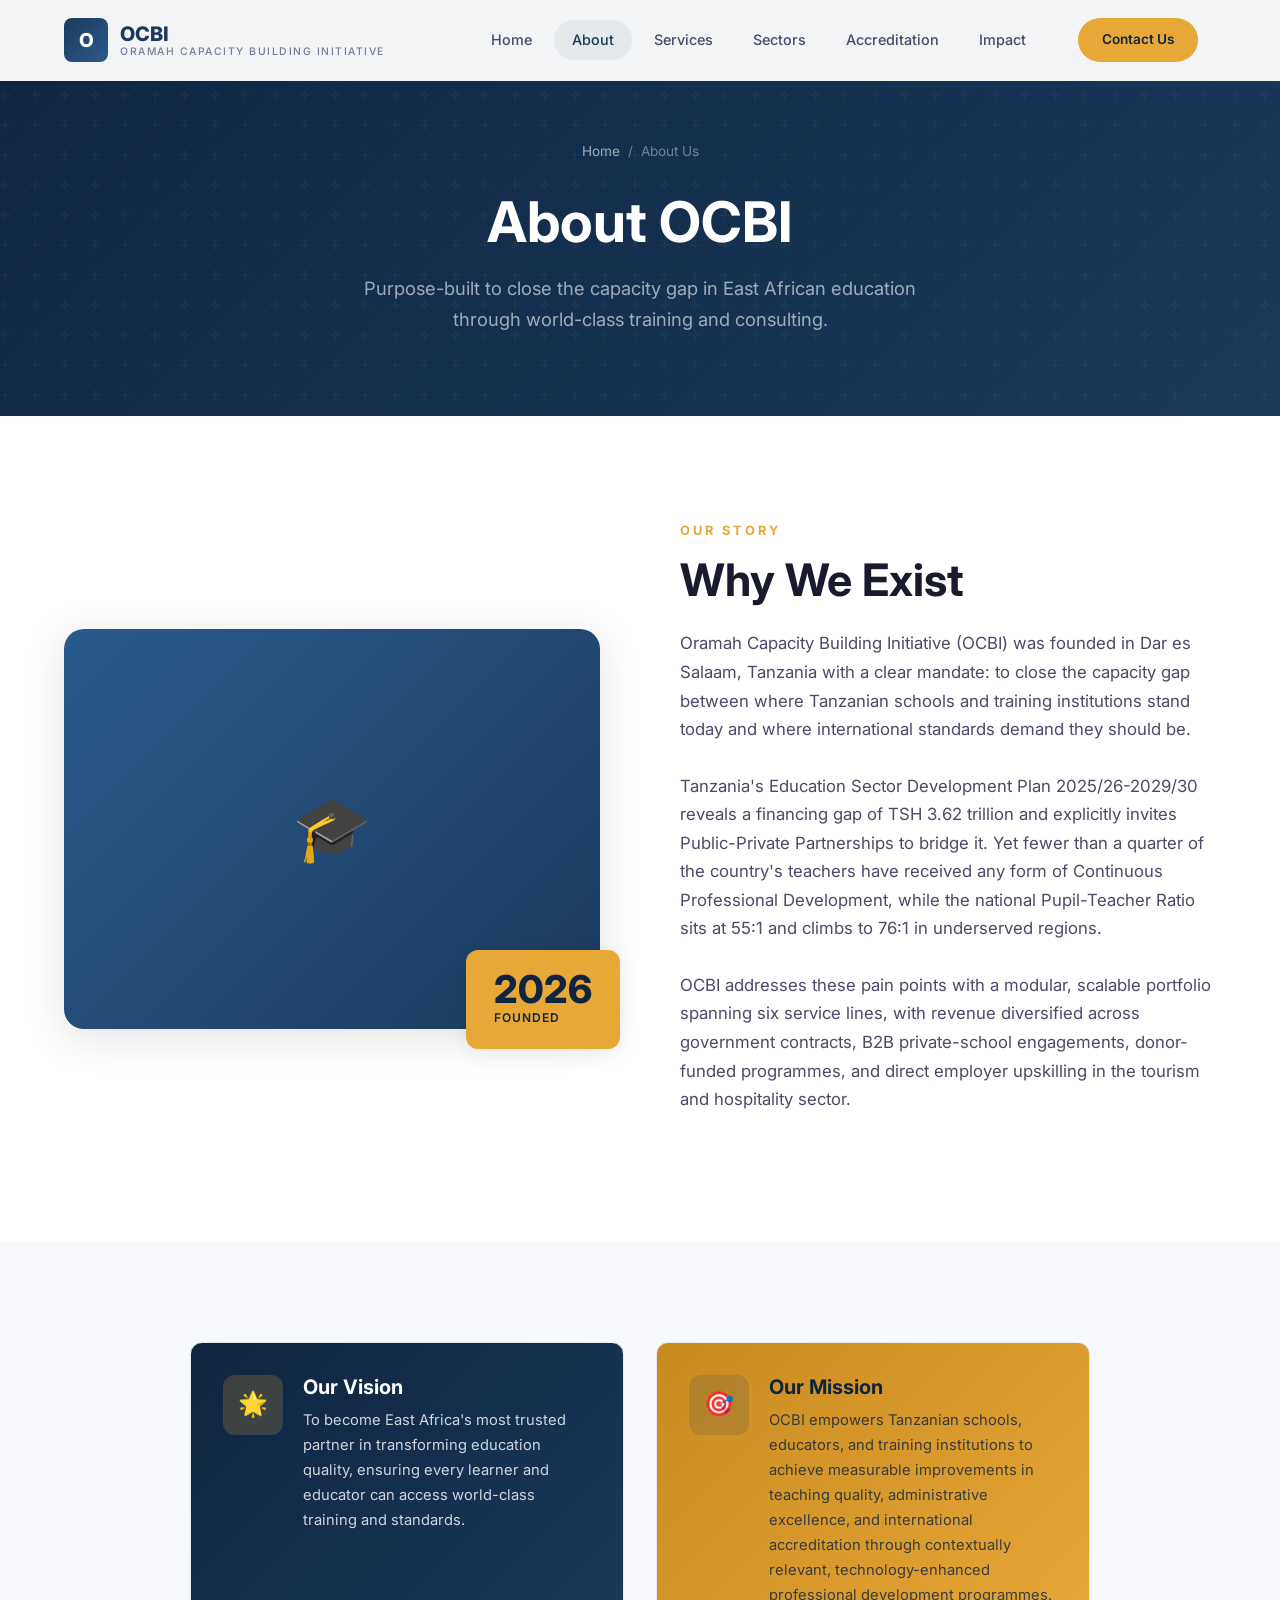
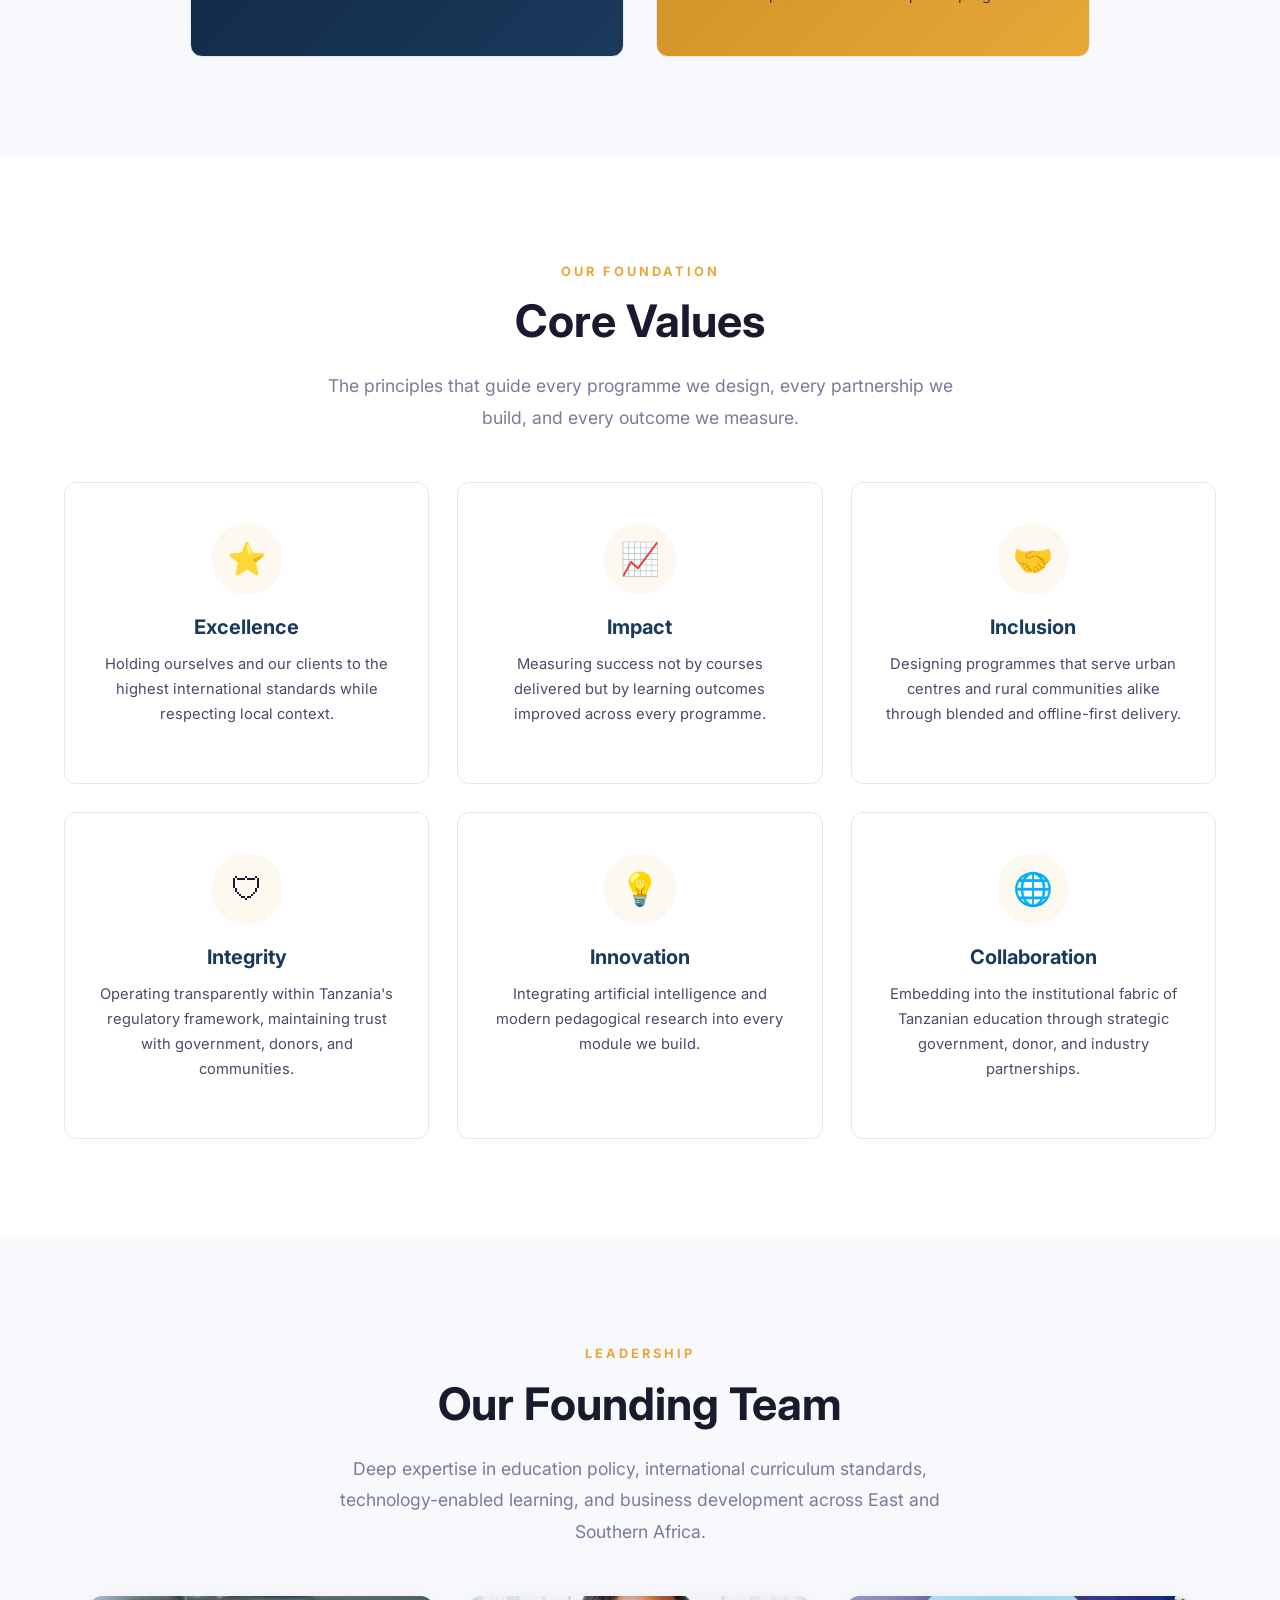
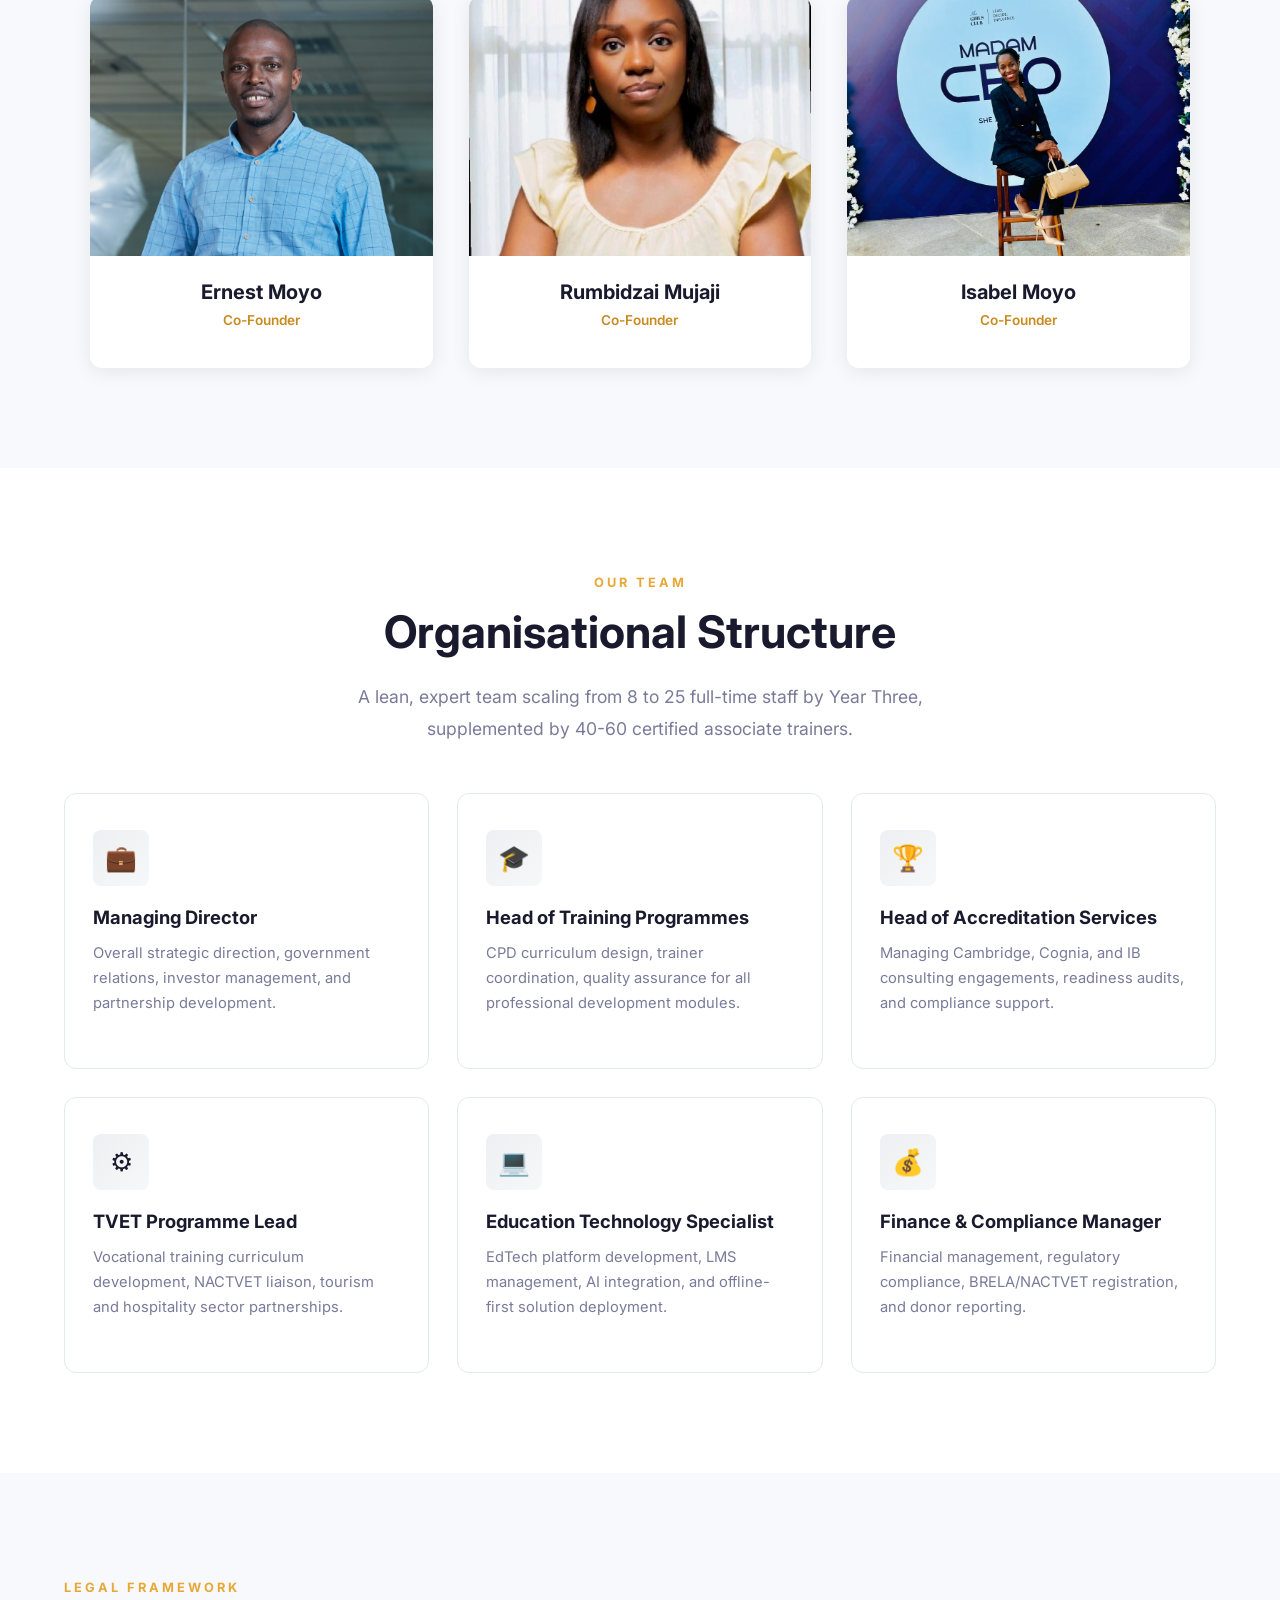
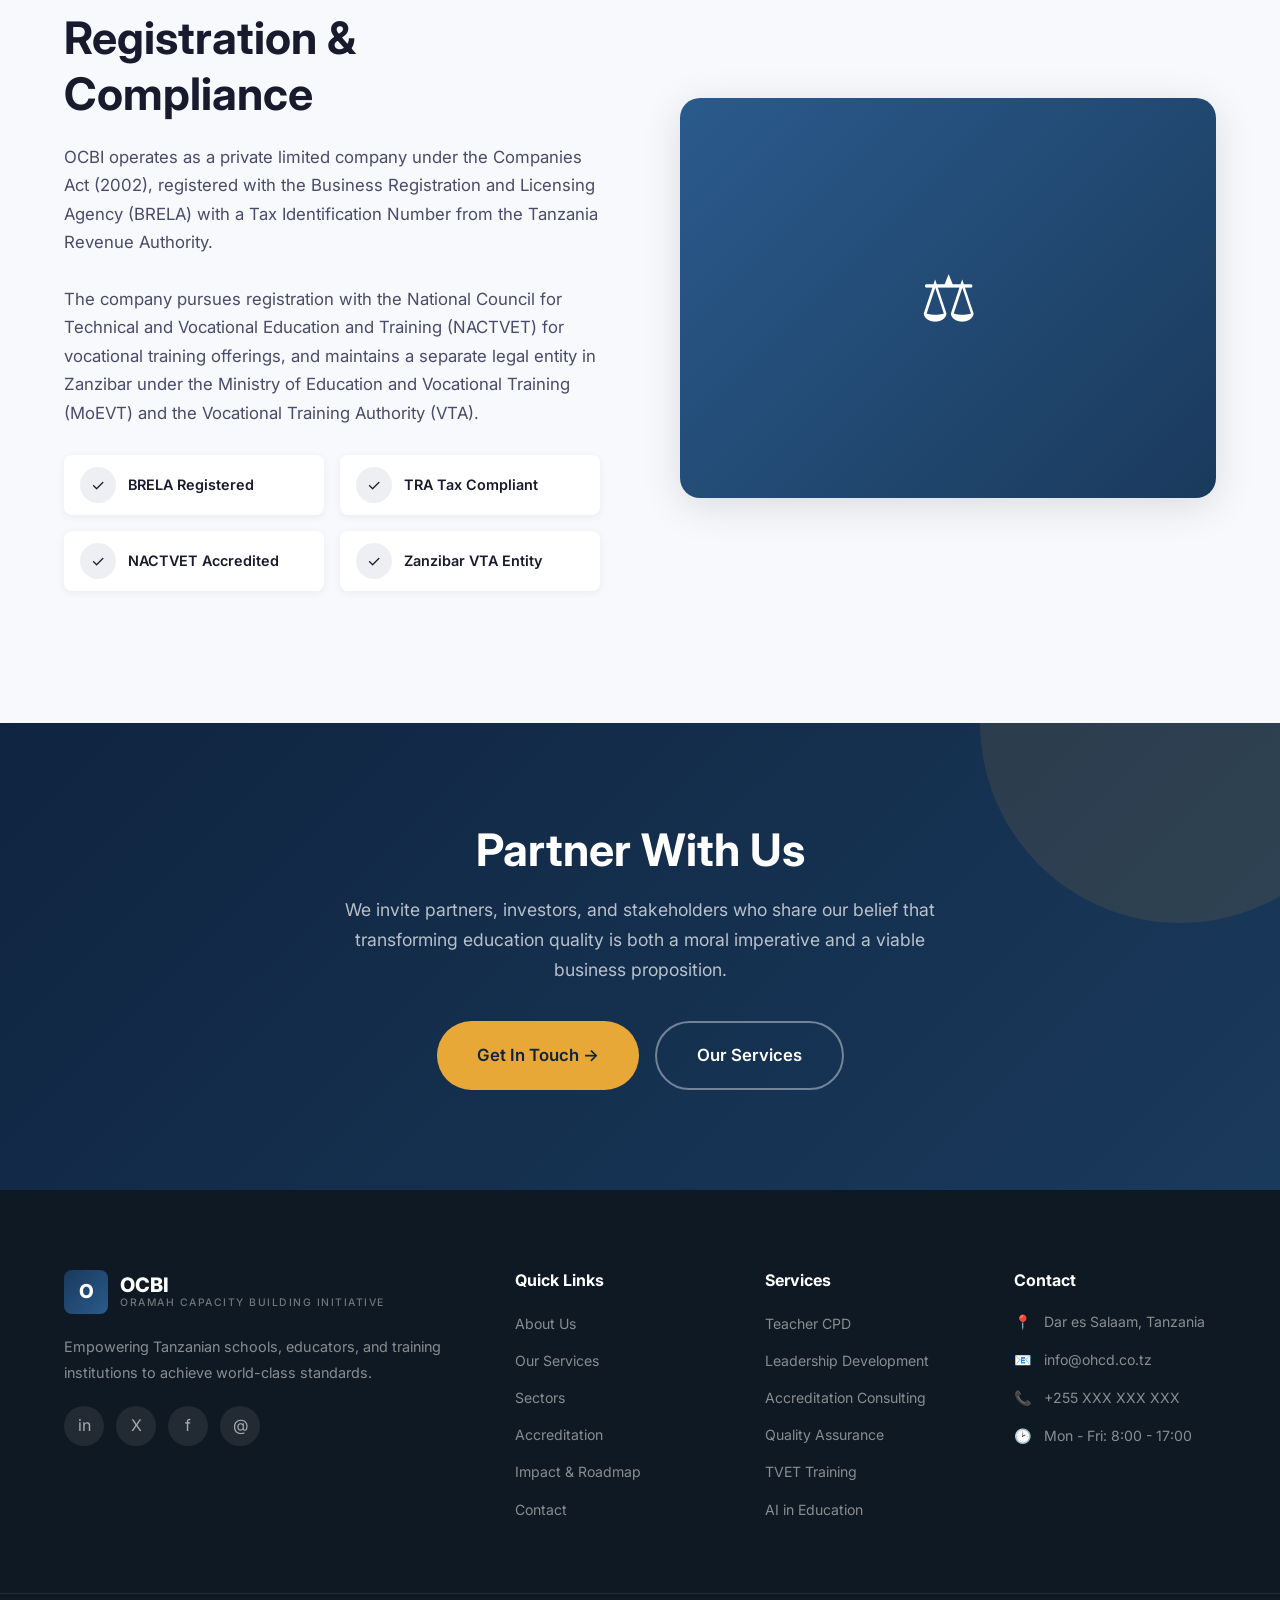
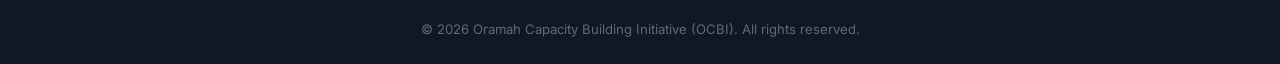
==== commit 6392f9c2: "Add co-founder photos, fix branding, remove financials - Added profile pictures for Ernest, Rumbidza" ====
--- a/docs/about.html
+++ b/docs/about.html
@@ -18,7 +18,7 @@
         <div class="logo-icon">O</div>
         <div class="logo-text">
           OCBI
-          <span>Capacity Building Initiative</span>
+          <span>Oramah Capacity Building Initiative</span>
         </div>
       </a>
       <nav class="nav-links" id="navLinks">
@@ -171,21 +171,21 @@
       </div>
       <div class="team-grid">
         <div class="team-card fade-up">
-          <div class="team-photo">&#128100;</div>
+          <div class="team-photo"><img src="images/ernest.png" alt="Ernest Moyo" style="width:100%;height:100%;object-fit:cover;"></div>
           <div class="team-info">
             <h4>Ernest Moyo</h4>
             <div class="role">Co-Founder</div>
           </div>
         </div>
         <div class="team-card fade-up">
-          <div class="team-photo">&#128100;</div>
+          <div class="team-photo"><img src="images/rumbidzai.jpeg" alt="Rumbidzai Mujaji" style="width:100%;height:100%;object-fit:cover;"></div>
           <div class="team-info">
             <h4>Rumbidzai Mujaji</h4>
             <div class="role">Co-Founder</div>
           </div>
         </div>
         <div class="team-card fade-up">
-          <div class="team-photo">&#128100;</div>
+          <div class="team-photo"><img src="images/isabel.jpeg" alt="Isabel Moyo" style="width:100%;height:100%;object-fit:cover;"></div>
           <div class="team-info">
             <h4>Isabel Moyo</h4>
             <div class="role">Co-Founder</div>
@@ -306,7 +306,7 @@
         <div class="footer-about">
           <a href="index.html" class="logo" style="margin-bottom: 20px;">
             <div class="logo-icon">O</div>
-            <div class="logo-text" style="color: white;">OCBI<span style="color: rgba(255,255,255,0.4);">Capacity Building Initiative</span></div>
+            <div class="logo-text" style="color: white;">OCBI<span style="color: rgba(255,255,255,0.4);">Oramah Capacity Building Initiative</span></div>
           </a>
           <p>Empowering Tanzanian schools, educators, and training institutions to achieve world-class standards.</p>
           <div class="footer-social">
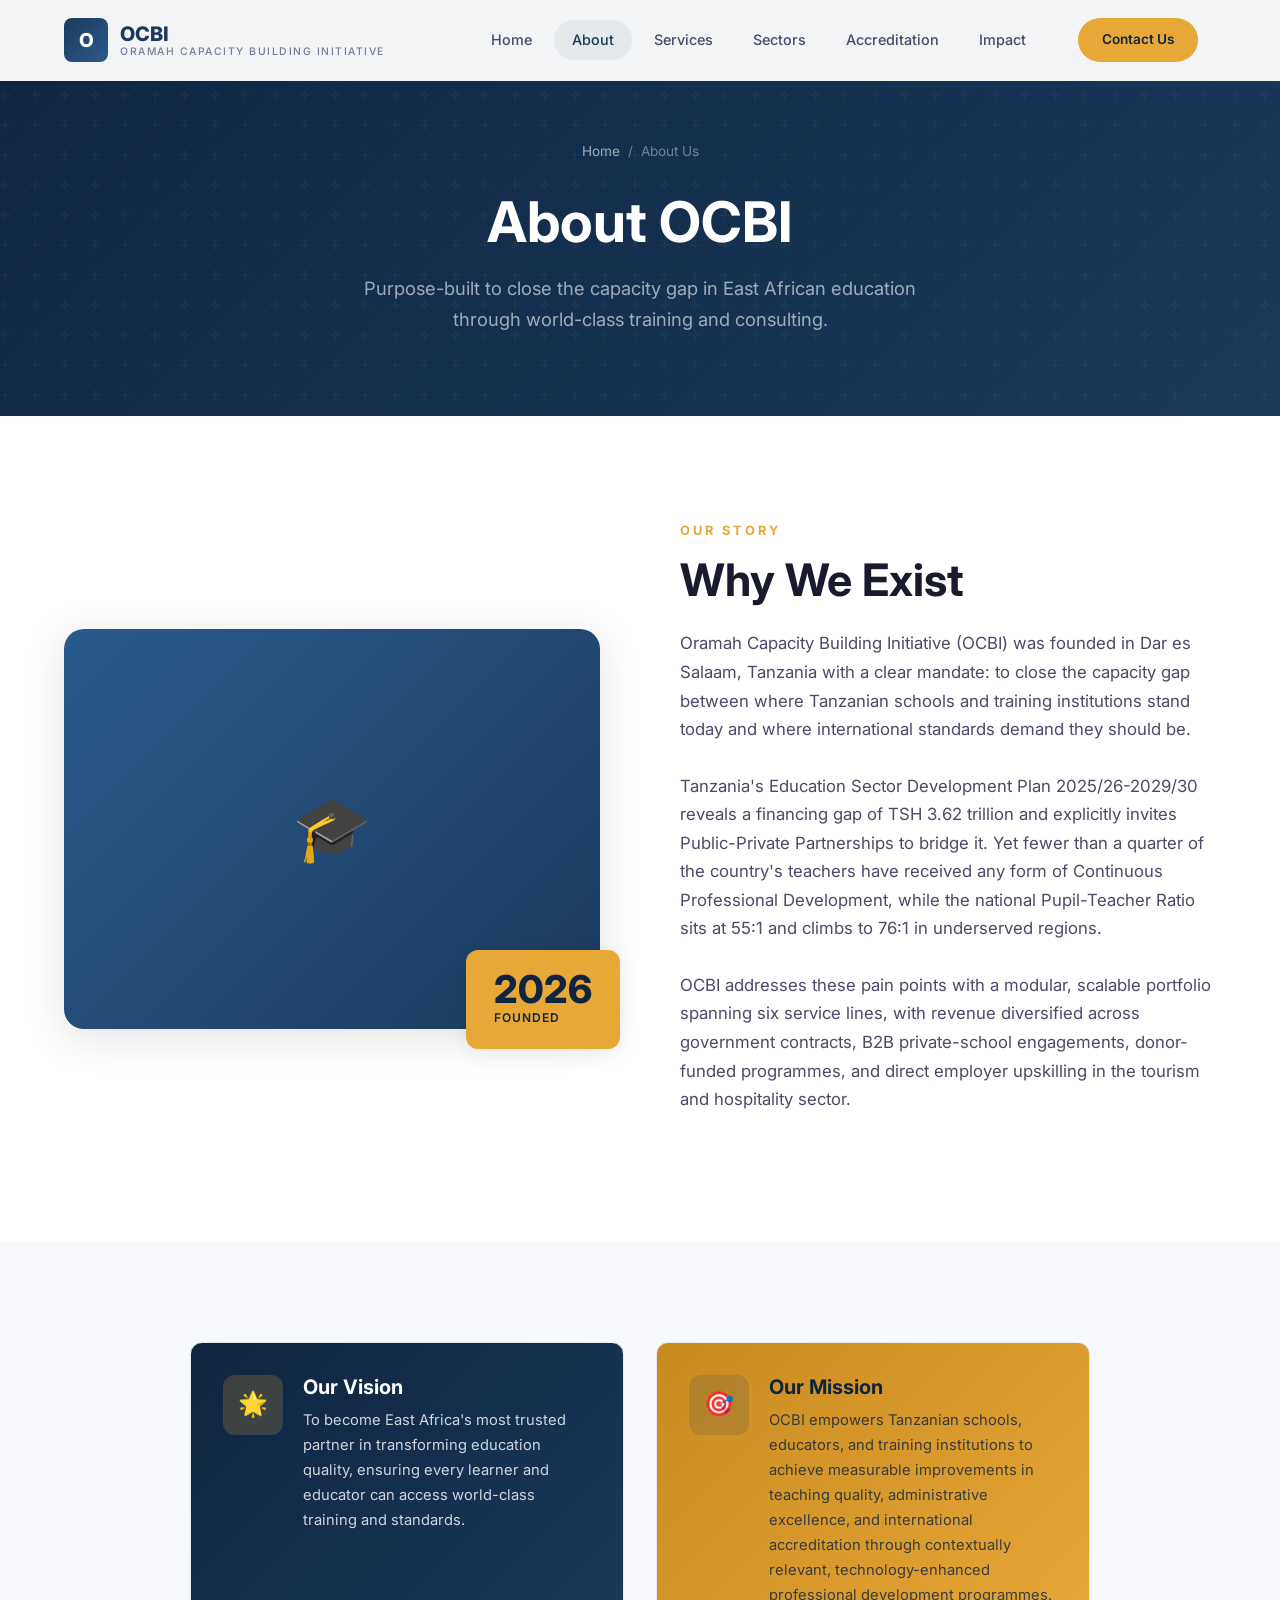
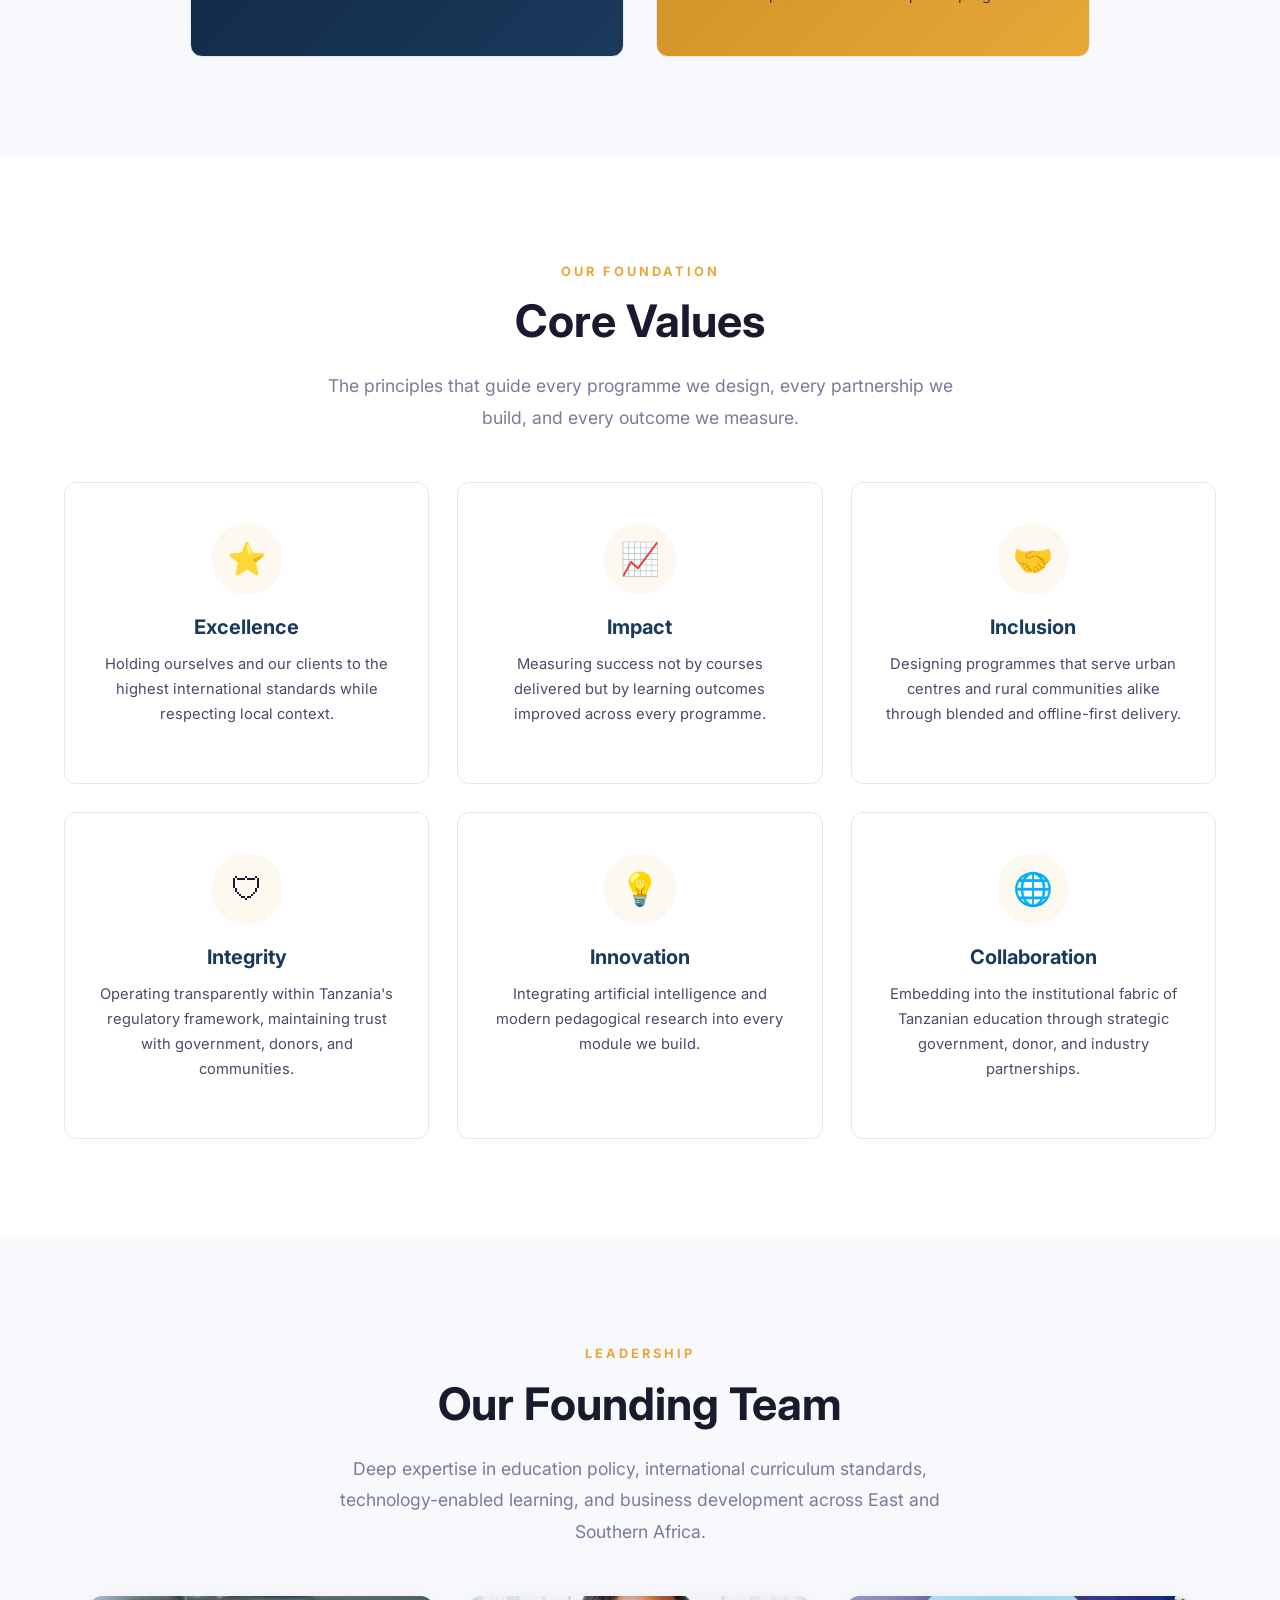
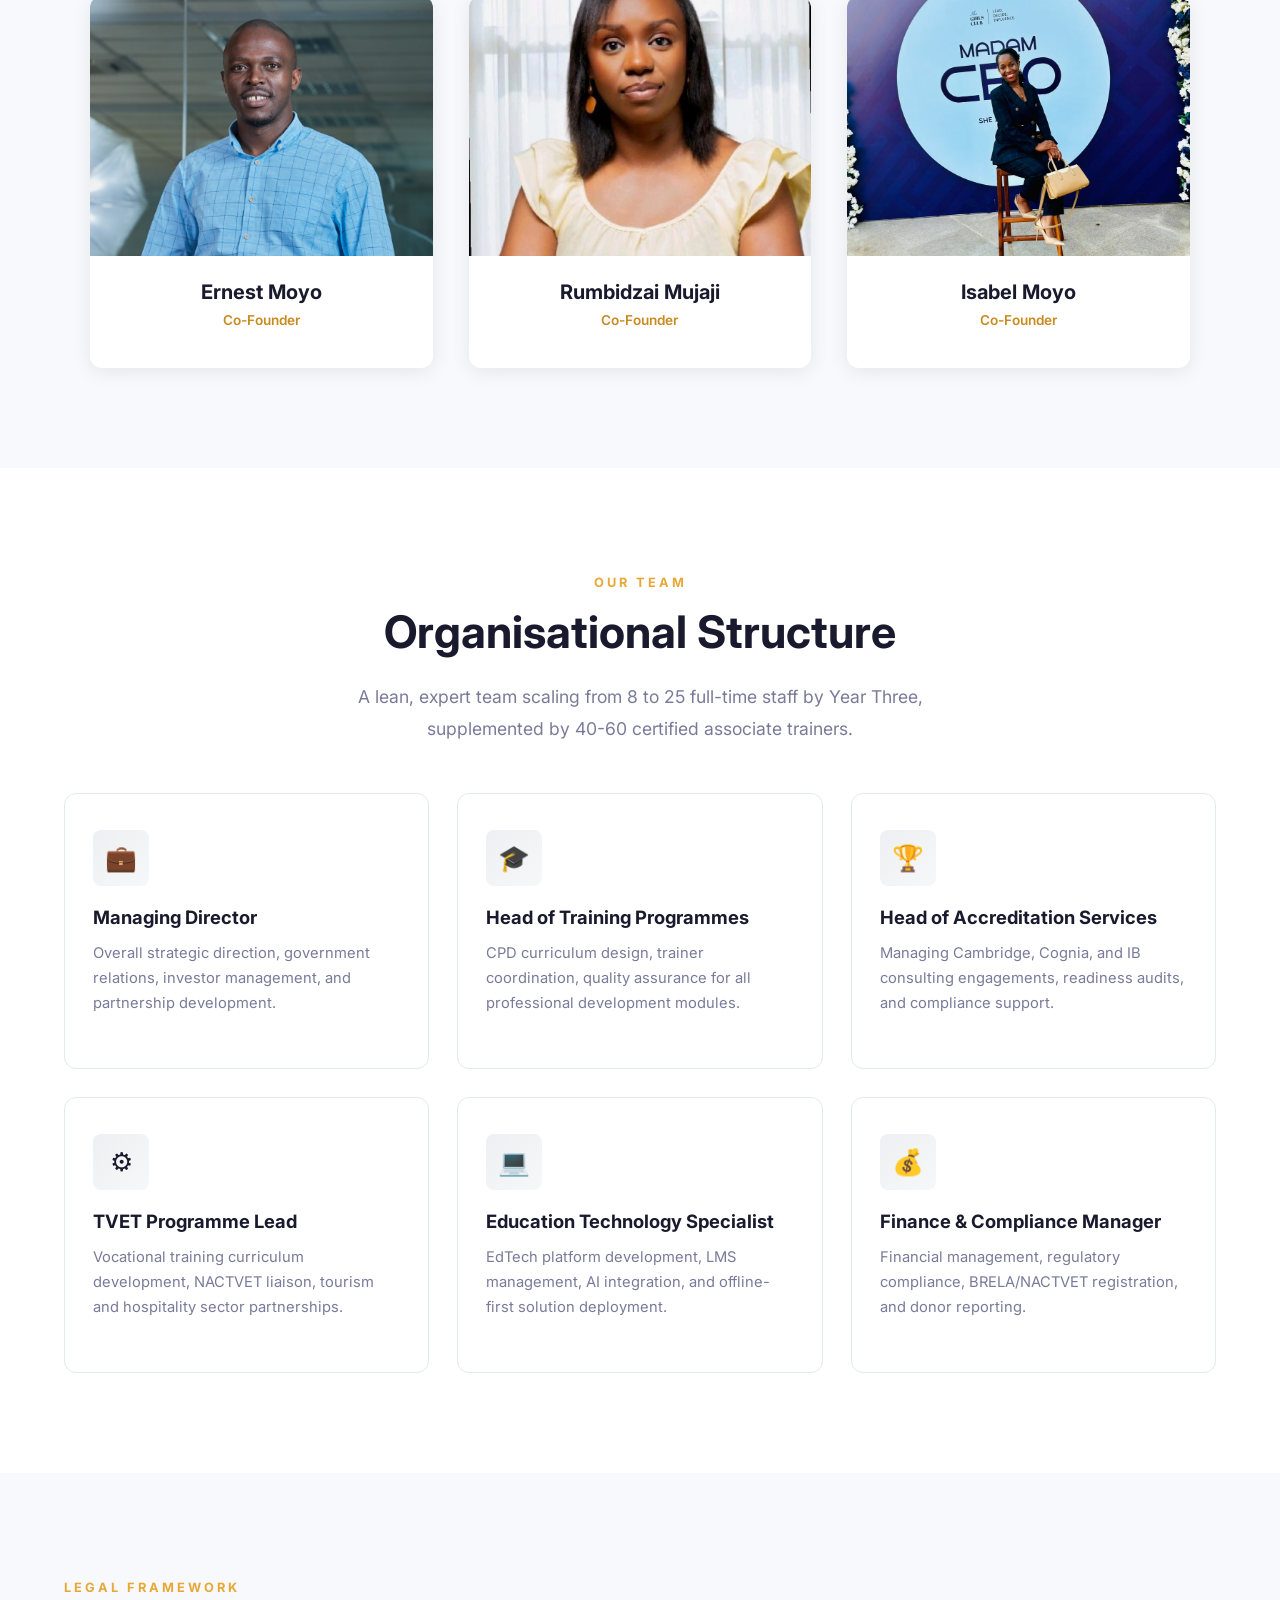
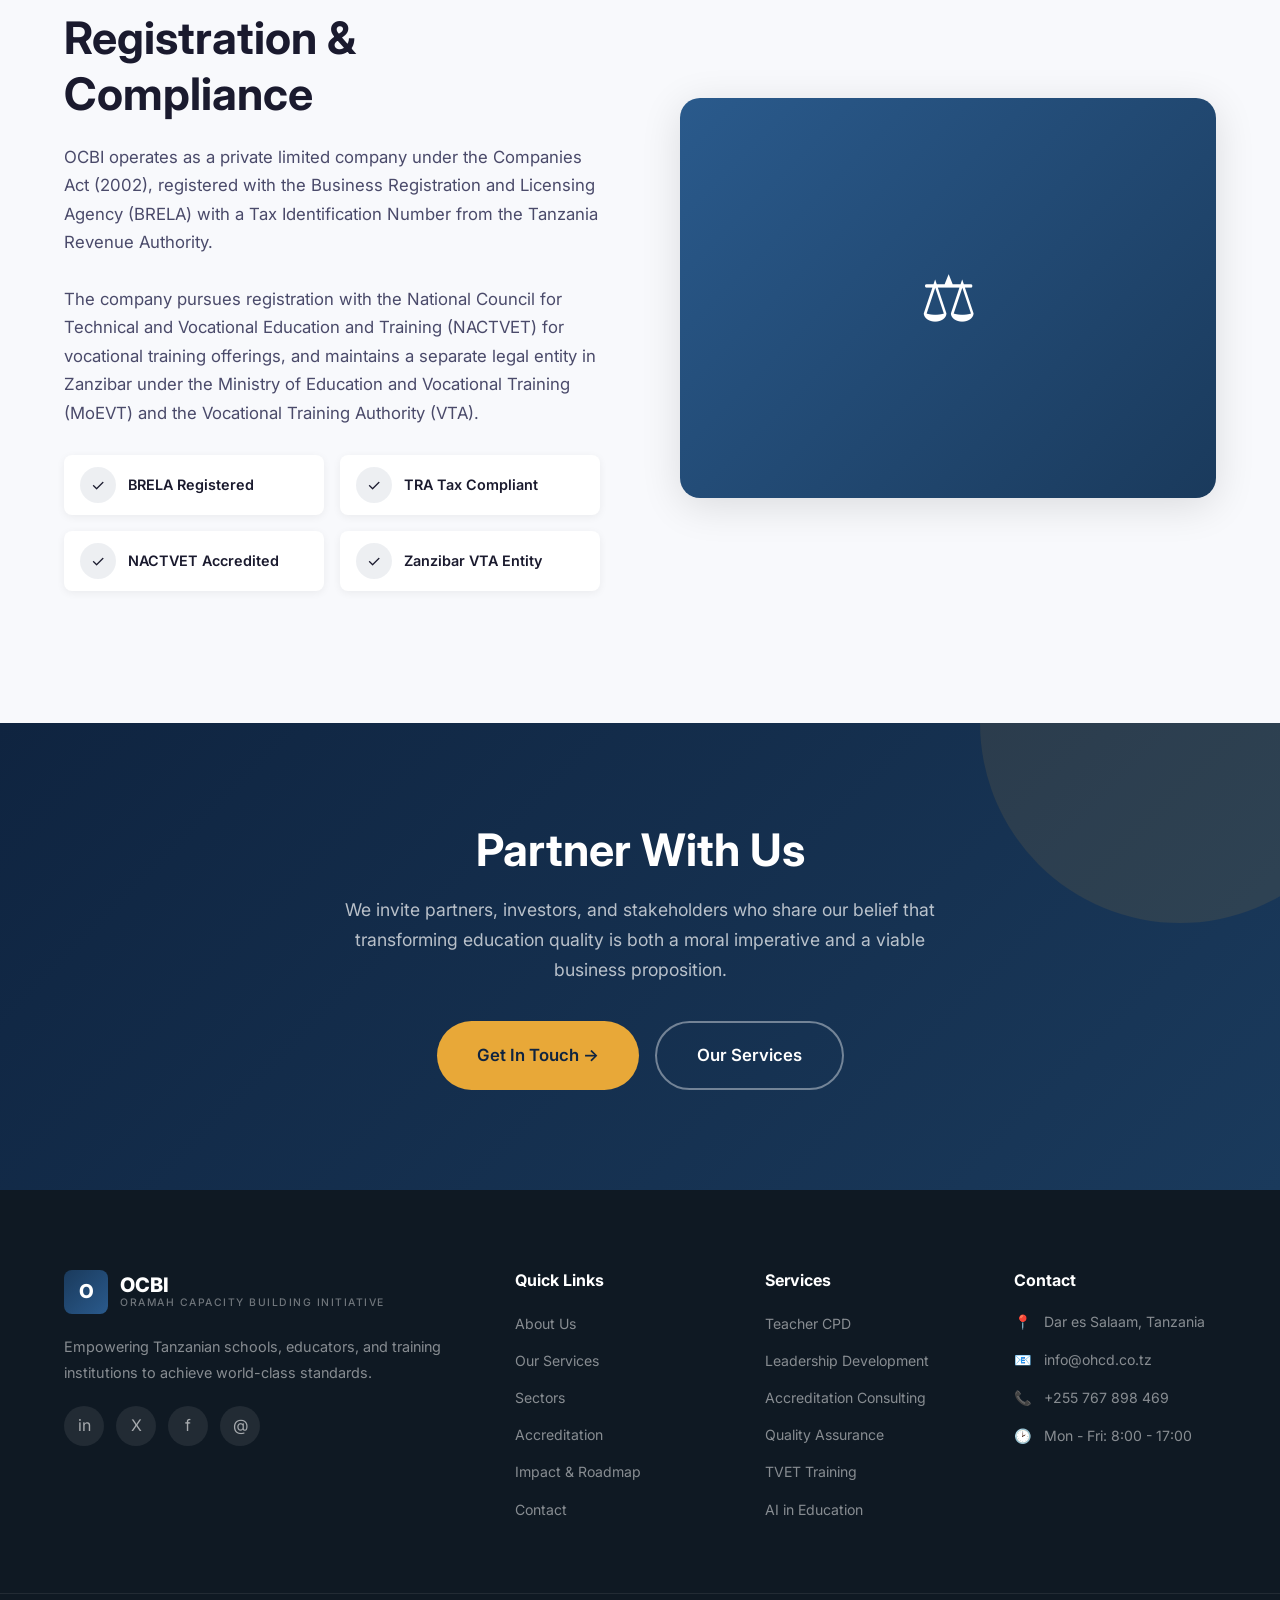
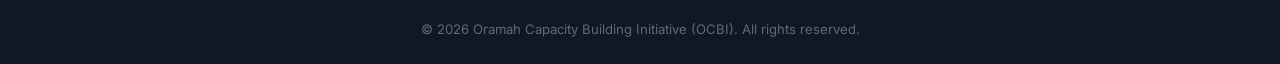
==== commit 7a9f8236: "Add README, update phone number, clean up repo - Added project README with overview and co-founder d" ====
--- a/docs/about.html
+++ b/docs/about.html
@@ -342,7 +342,7 @@
           <h4>Contact</h4>
           <div class="footer-contact-item"><span class="icon">&#128205;</span><span>Dar es Salaam, Tanzania</span></div>
           <div class="footer-contact-item"><span class="icon">&#128231;</span><span>info@ohcd.co.tz</span></div>
-          <div class="footer-contact-item"><span class="icon">&#128222;</span><span>+255 XXX XXX XXX</span></div>
+          <div class="footer-contact-item"><span class="icon">&#128222;</span><span>+255 767 898 469</span></div>
           <div class="footer-contact-item"><span class="icon">&#128337;</span><span>Mon - Fri: 8:00 - 17:00</span></div>
         </div>
       </div>
